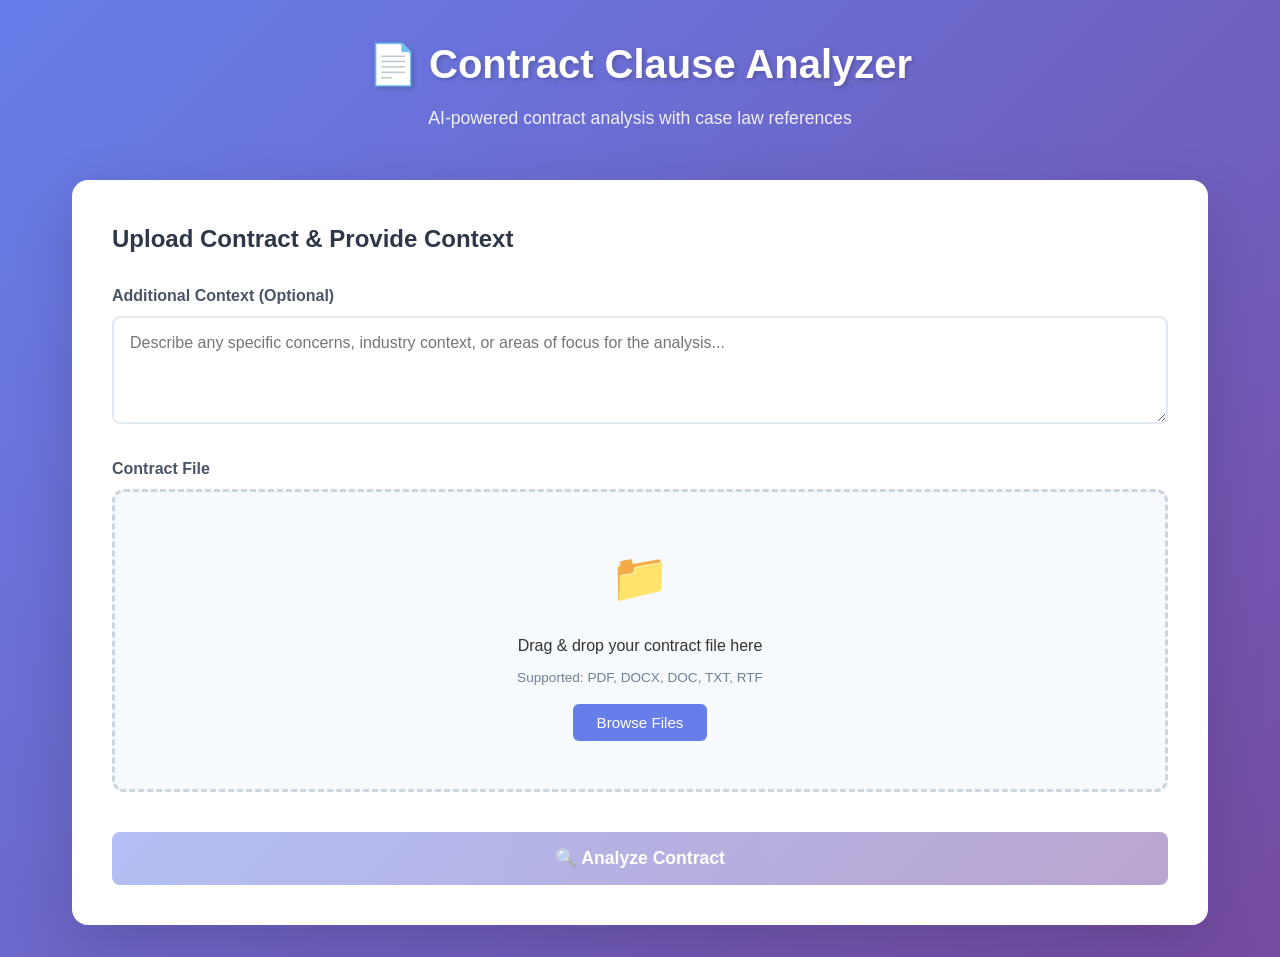
==== production/io-layer/index.html @ 2eac9806 "ci: Shift prev logic layer into ai layer" ====
<!DOCTYPE html>
<html lang="en">
<head>
    <meta charset="UTF-8">
    <meta name="viewport" content="width=device-width, initial-scale=1.0">
    <title>Contract Clause Analyzer</title>
    <link rel="stylesheet" href="styles.css">
</head>
<body>
    <div class="container">
        <header>
            <h1>📄 Contract Clause Analyzer</h1>
            <p class="subtitle">AI-powered contract analysis with case law references</p>
        </header>

        <main>
            <!-- Input Section -->
            <section class="input-section">
                <h2>Upload Contract & Provide Context</h2>
                
                <div class="form-group">
                    <label for="context-text">Additional Context (Optional)</label>
                    <textarea 
                        id="context-text" 
                        placeholder="Describe any specific concerns, industry context, or areas of focus for the analysis..."
                        rows="4"
                    ></textarea>
                </div>

                <div class="form-group">
                    <label>Contract File</label>
                    <div class="drop-zone" id="drop-zone">
                        <div class="drop-zone-content">
                            <span class="drop-icon">📁</span>
                            <p>Drag & drop your contract file here</p>
                            <p class="supported-formats">Supported: PDF, DOCX, DOC, TXT, RTF</p>
                            <button type="button" class="browse-btn" onclick="document.getElementById('file-input').click()">
                                Browse Files
                            </button>
                        </div>
                        <input type="file" id="file-input" accept=".pdf,.docx,.doc,.txt,.rtf" hidden>
                    </div>
                    <div id="file-info" class="file-info" style="display: none;">
                        <span class="file-name"></span>
                        <button class="remove-file" onclick="removeFile()">✕</button>
                    </div>
                </div>

                <button id="analyze-btn" class="analyze-btn" disabled>
                    🔍 Analyze Contract
                </button>
            </section>

            <!-- Loading State -->
            <section id="loading-section" class="loading-section" style="display: none;">
                <div class="spinner"></div>
                <h3>Analyzing Contract...</h3>
                <p id="loading-status">Extracting text from document</p>
                <div class="progress-bar">
                    <div class="progress-fill" id="progress-fill"></div>
                </div>
            </section>

            <!-- Output Section -->
            <section id="output-section" class="output-section" style="display: none;">
                <div class="output-header">
                    <h2>Analysis Results</h2>
                    <div class="summary-stats">
                        <span class="stat high-risk">🔴 High Risk: <strong id="high-count">0</strong></span>
                        <span class="stat medium-risk">🟡 Medium Risk: <strong id="medium-count">0</strong></span>
                        <span class="stat low-risk">🟢 Low Risk: <strong id="low-count">0</strong></span>
                    </div>
                </div>

                <div id="clauses-container" class="clauses-container">
                    <!-- Flagged clauses will be injected here -->
                </div>

                <div class="output-actions">
                    <button onclick="exportReport('markdown')" class="export-btn">📥 Export as Markdown</button>
                    <button onclick="exportReport('json')" class="export-btn">📥 Export as JSON</button>
                    <button onclick="resetForm()" class="reset-btn">🔄 New Analysis</button>
                </div>
            </section>

            <!-- Error Section -->
            <section id="error-section" class="error-section" style="display: none;">
                <div class="error-content">
                    <span class="error-icon">⚠️</span>
                    <h3>Analysis Failed</h3>
                    <p id="error-message"></p>
                    <button onclick="resetForm()" class="retry-btn">Try Again</button>
                </div>
            </section>
        </main>
    </div>

    <script src="app.js"></script>
</body>
</html>
---- production/io-layer/styles.css ----
* {
    margin: 0;
    padding: 0;
    box-sizing: border-box;
}

body {
    font-family: -apple-system, BlinkMacSystemFont, 'Segoe UI', Roboto, Oxygen, Ubuntu, Cantarell, sans-serif;
    background: linear-gradient(135deg, #667eea 0%, #764ba2 100%);
    min-height: 100vh;
    color: #333;
    line-height: 1.6;
}

.container {
    max-width: 1200px;
    margin: 0 auto;
    padding: 2rem;
}

header {
    text-align: center;
    margin-bottom: 3rem;
    color: white;
}

header h1 {
    font-size: 2.5rem;
    margin-bottom: 0.5rem;
    text-shadow: 2px 2px 4px rgba(0,0,0,0.2);
}

.subtitle {
    font-size: 1.1rem;
    opacity: 0.9;
}

main {
    background: white;
    border-radius: 16px;
    padding: 2.5rem;
    box-shadow: 0 20px 60px rgba(0,0,0,0.15);
}

h2 {
    color: #2d3748;
    margin-bottom: 1.5rem;
    font-size: 1.5rem;
}

.form-group {
    margin-bottom: 1.5rem;
}

label {
    display: block;
    margin-bottom: 0.5rem;
    font-weight: 600;
    color: #4a5568;
}

textarea {
    width: 100%;
    padding: 1rem;
    border: 2px solid #e2e8f0;
    border-radius: 8px;
    font-size: 1rem;
    font-family: inherit;
    resize: vertical;
    transition: border-color 0.2s;
}

textarea:focus {
    outline: none;
    border-color: #667eea;
}

.drop-zone {
    border: 3px dashed #cbd5e0;
    border-radius: 12px;
    padding: 3rem 2rem;
    text-align: center;
    cursor: pointer;
    transition: all 0.3s ease;
    background: #f7fafc;
}

.drop-zone:hover,
.drop-zone.drag-over {
    border-color: #667eea;
    background: #ebf4ff;
    transform: scale(1.01);
}

.drop-icon {
    font-size: 3rem;
    display: block;
    margin-bottom: 1rem;
}

.supported-formats {
    font-size: 0.85rem;
    color: #718096;
    margin-top: 0.5rem;
}

.browse-btn {
    margin-top: 1rem;
    padding: 0.6rem 1.5rem;
    background: #667eea;
    color: white;
    border: none;
    border-radius: 6px;
    font-size: 0.95rem;
    cursor: pointer;
    transition: background 0.2s;
}

.browse-btn:hover {
    background: #5a67d8;
}

.file-info {
    display: flex;
    align-items: center;
    justify-content: space-between;
    padding: 0.8rem 1rem;
    background: #ebf8ff;
    border: 2px solid #667eea;
    border-radius: 8px;
    margin-top: 0.5rem;
}

.file-name {
    font-weight: 600;
    color: #2d3748;
}

.remove-file {
    background: none;
    border: none;
    color: #e53e3e;
    font-size: 1.2rem;
    cursor: pointer;
    padding: 0.2rem 0.5rem;
    border-radius: 4px;
}

.remove-file:hover {
    background: #fed7d7;
}

.analyze-btn {
    width: 100%;
    padding: 1rem;
    background: linear-gradient(135deg, #667eea 0%, #764ba2 100%);
    color: white;
    border: none;
    border-radius: 8px;
    font-size: 1.1rem;
    font-weight: 600;
    cursor: pointer;
    transition: all 0.3s;
    margin-top: 1rem;
}

.analyze-btn:hover:not(:disabled) {
    transform: translateY(-2px);
    box-shadow: 0 10px 25px rgba(102, 126, 234, 0.4);
}

.analyze-btn:disabled {
    opacity: 0.5;
    cursor: not-allowed;
}

.loading-section {
    text-align: center;
    padding: 3rem;
}

.spinner {
    width: 60px;
    height: 60px;
    border: 4px solid #e2e8f0;
    border-top-color: #667eea;
    border-radius: 50%;
    animation: spin 1s linear infinite;
    margin: 0 auto 1.5rem;
}

@keyframes spin {
    to { transform: rotate(360deg); }
}

.progress-bar {
    width: 100%;
    max-width: 400px;
    height: 8px;
    background: #e2e8f0;
    border-radius: 4px;
    margin: 1.5rem auto 0;
    overflow: hidden;
}

.progress-fill {
    height: 100%;
    background: linear-gradient(90deg, #667eea, #764ba2);
    width: 0%;
    transition: width 0.3s ease;
}

.output-header {
    display: flex;
    justify-content: space-between;
    align-items: center;
    margin-bottom: 2rem;
    flex-wrap: wrap;
    gap: 1rem;
}

.summary-stats {
    display: flex;
    gap: 1.5rem;
    flex-wrap: wrap;
}

.stat {
    padding: 0.5rem 1rem;
    border-radius: 6px;
    font-size: 0.9rem;
}

.stat.high-risk { background: #fed7d7; color: #c53030; }
.stat.medium-risk { background: #fefcbf; color: #b7791f; }
.stat.low-risk { background: #c6f6d5; color: #276749; }

.clauses-container {
    display: grid;
    gap: 1.5rem;
}

.clause-card {
    border: 2px solid #e2e8f0;
    border-radius: 12px;
    padding: 1.5rem;
    transition: all 0.3s;
}

.clause-card:hover {
    box-shadow: 0 8px 25px rgba(0,0,0,0.1);
    transform: translateY(-2px);
}

.clause-card.high { border-left: 5px solid #e53e3e; }
.clause-card.medium { border-left: 5px solid #d69e2e; }
.clause-card.low { border-left: 5px solid #38a169; }

.clause-header {
    display: flex;
    justify-content: space-between;
    align-items: center;
    margin-bottom: 1rem;
}

.clause-type {
    font-size: 1.2rem;
    font-weight: 700;
    color: #2d3748;
}

.risk-badge {
    padding: 0.3rem 0.8rem;
    border-radius: 20px;
    font-size: 0.8rem;
    font-weight: 600;
    text-transform: uppercase;
}

.risk-badge.high { background: #fed7d7; color: #c53030; }
.risk-badge.medium { background: #fefcbf; color: #b7791f; }
.risk-badge.low { background: #c6f6d5; color: #276749; }

.clause-text {
    background: #f7fafc;
    padding: 1rem;
    border-radius: 8px;
    margin: 1rem 0;
    font-style: italic;
    color: #4a5568;
    border-left: 3px solid #cbd5e0;
}

.workaround {
    background: #ebf8ff;
    padding: 1rem;
    border-radius: 8px;
    margin: 1rem 0;
}

.workaround h4 {
    color: #2b6cb0;
    margin-bottom: 0.5rem;
}

.references {
    margin-top: 1rem;
}

.references h4 {
    color: #4a5568;
    margin-bottom: 0.8rem;
}

.reference-item {
    padding: 0.8rem;
    background: #f7fafc;
    border-radius: 6px;
    margin-bottom: 0.5rem;
}

.reference-item a {
    color: #667eea;
    text-decoration: none;
    font-weight: 600;
}

.reference-item a:hover {
    text-decoration: underline;
}

.reference-summary {
    font-size: 0.9rem;
    color: #718096;
    margin-top: 0.3rem;
}

.output-actions {
    display: flex;
    gap: 1rem;
    margin-top: 2rem;
    flex-wrap: wrap;
}

.export-btn,
.reset-btn,
.retry-btn {
    padding: 0.8rem 1.5rem;
    border: none;
    border-radius: 8px;
    font-size: 0.95rem;
    font-weight: 600;
    cursor: pointer;
    transition: all 0.2s;
}

.export-btn {
    background: #667eea;
    color: white;
}

.export-btn:hover {
    background: #5a67d8;
}

.reset-btn,
.retry-btn {
    background: #e2e8f0;
    color: #4a5568;
}

.reset-btn:hover,
.retry-btn:hover {
    background: #cbd5e0;
}

.error-section {
    text-align: center;
    padding: 3rem;
}

.error-content {
    background: #fff5f5;
    border: 2px solid #fc8181;
    border-radius: 12px;
    padding: 2rem;
}

.error-icon {
    font-size: 3rem;
    display: block;
    margin-bottom: 1rem;
}

.error-content h3 {
    color: #c53030;
    margin-bottom: 1rem;
}

@media (max-width: 768px) {
    .container {
        padding: 1rem;
    }
    
    header h1 {
        font-size: 1.8rem;
    }
    
    main {
        padding: 1.5rem;
    }
    
    .output-header {
        flex-direction: column;
        align-items: flex-start;
    }
    
    .summary-stats {
        width: 100%;
        justify-content: space-between;
    }
}
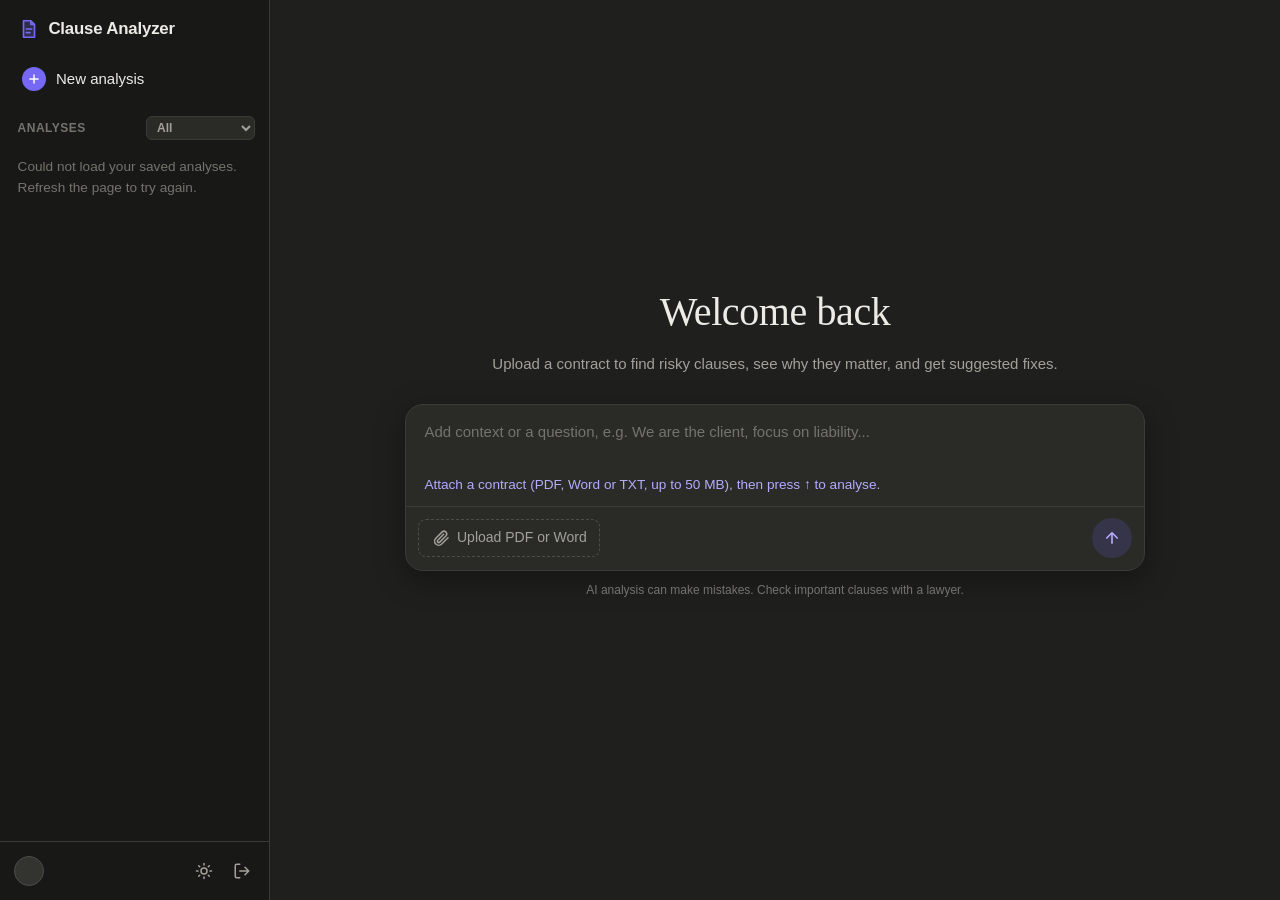
==== commit 1deb6dec: "refactor: Move files into production folder .dockerignore -> production/.dockerignore data-layer/dat" ====
--- a/production/io-layer/index.html
+++ b/production/io-layer/index.html
@@ -1,99 +1,127 @@
 <!DOCTYPE html>
-<html lang="en">
+<html lang="en" data-theme="dark">
 <head>
     <meta charset="UTF-8">
     <meta name="viewport" content="width=device-width, initial-scale=1.0">
-    <title>Contract Clause Analyzer</title>
+    <title>Clause Analyzer</title>
+    <script src="theme.js"></script>
     <link rel="stylesheet" href="styles.css">
 </head>
-<body>
-    <div class="container">
-        <header>
-            <h1>📄 Contract Clause Analyzer</h1>
-            <p class="subtitle">AI-powered contract analysis with case law references</p>
-        </header>
+<body class="auth-pending">
+    <div class="app" id="app">
+        <!-- Sidebar: new analysis, saved analyses, signed-in user -->
+        <aside class="sidebar" id="sidebar" aria-label="Saved analyses">
+            <div class="sidebar-top">
+                <div class="brand">
+                    <svg class="brand-mark" viewBox="0 0 24 24" fill="none" aria-hidden="true">
+                        <path d="M6 3h8l4 4v14H6z" fill="currentColor" opacity="0.25"/>
+                        <path d="M6 3h8l4 4v14H6zM14 3v4h4M9 12h6M9 16h4" stroke="currentColor" stroke-width="1.8" stroke-linejoin="round" stroke-linecap="round"/>
+                    </svg>
+                    <span>Clause Analyzer</span>
+                </div>
+                <button type="button" id="sidebar-close" class="icon-btn sidebar-close" aria-label="Close sidebar">
+                    <svg class="icon" viewBox="0 0 24 24" fill="none" stroke="currentColor" stroke-width="2" stroke-linecap="round" aria-hidden="true"><path d="M6 6l12 12M18 6L6 18"/></svg>
+                </button>
+            </div>
 
-        <main>
-            <!-- Input Section -->
-            <section class="input-section">
-                <h2>Upload Contract & Provide Context</h2>
-                
-                <div class="form-group">
-                    <label for="context-text">Additional Context (Optional)</label>
-                    <textarea 
-                        id="context-text" 
-                        placeholder="Describe any specific concerns, industry context, or areas of focus for the analysis..."
-                        rows="4"
-                    ></textarea>
+            <button type="button" id="new-analysis-btn" class="new-btn">
+                <span class="new-btn-icon">
+                    <svg class="icon" viewBox="0 0 24 24" fill="none" stroke="currentColor" stroke-width="2.5" stroke-linecap="round" aria-hidden="true"><path d="M12 5v14M5 12h14"/></svg>
+                </span>
+                New analysis
+            </button>
+
+            <div class="sidebar-section">
+                <div class="sidebar-heading">
+                    <span>Analyses</span>
+                    <select id="history-filter" class="history-filter" aria-label="Filter saved analyses">
+                        <option value="">All</option>
+                        <option value="risk=high">High Risk</option>
+                        <option value="risk=medium">Medium Risk</option>
+                        <option value="risk=low">Low Risk</option>
+                        <option value="status=failed">Failed</option>
+                    </select>
                 </div>
+                <p id="history-message" class="history-message" hidden></p>
+                <ul id="history-list" class="history-list"></ul>
+            </div>
 
-                <div class="form-group">
-                    <label>Contract File</label>
-                    <div class="drop-zone" id="drop-zone">
-                        <div class="drop-zone-content">
-                            <span class="drop-icon">📁</span>
-                            <p>Drag & drop your contract file here</p>
-                            <p class="supported-formats">Supported: PDF, DOCX, DOC, TXT, RTF</p>
-                            <button type="button" class="browse-btn" onclick="document.getElementById('file-input').click()">
-                                Browse Files
+            <div class="sidebar-footer">
+                <div class="user-chip">
+                    <span id="user-avatar" class="avatar" aria-hidden="true"></span>
+                    <span id="user-name" class="user-name"></span>
+                </div>
+                <button type="button" id="theme-toggle" class="icon-btn" aria-label="Switch light or dark theme" title="Switch theme">
+                    <svg class="icon theme-icon-dark" viewBox="0 0 24 24" fill="none" stroke="currentColor" stroke-width="2" stroke-linecap="round" aria-hidden="true"><circle cx="12" cy="12" r="4"/><path d="M12 2v2M12 20v2M4.9 4.9l1.4 1.4M17.7 17.7l1.4 1.4M2 12h2M20 12h2M4.9 19.1l1.4-1.4M17.7 6.3l1.4-1.4"/></svg>
+                    <svg class="icon theme-icon-light" viewBox="0 0 24 24" fill="none" stroke="currentColor" stroke-width="2" stroke-linecap="round" aria-hidden="true"><path d="M21 12.8A9 9 0 1 1 11.2 3a7 7 0 0 0 9.8 9.8z"/></svg>
+                </button>
+                <button type="button" id="logout-btn" class="icon-btn" aria-label="Sign out" title="Sign out">
+                    <svg class="icon" viewBox="0 0 24 24" fill="none" stroke="currentColor" stroke-width="2" stroke-linecap="round" stroke-linejoin="round" aria-hidden="true"><path d="M9 21H5a2 2 0 0 1-2-2V5a2 2 0 0 1 2-2h4M16 17l5-5-5-5M21 12H9"/></svg>
+                </button>
+            </div>
+        </aside>
+        <div class="sidebar-backdrop" id="sidebar-backdrop"></div>
+
+        <main class="main">
+            <header class="topbar">
+                <button type="button" id="sidebar-open" class="icon-btn" aria-label="Open sidebar">
+                    <svg class="icon" viewBox="0 0 24 24" fill="none" stroke="currentColor" stroke-width="2" stroke-linecap="round" aria-hidden="true"><path d="M4 6h16M4 12h16M4 18h16"/></svg>
+                </button>
+                <span class="brand">Clause Analyzer</span>
+            </header>
+
+            <div class="content" id="content">
+                <!-- Empty state -->
+                <section class="welcome" id="welcome">
+                    <h1 class="greeting" id="greeting-text">Welcome back</h1>
+                    <p class="welcome-sub">Upload a contract to find risky clauses, see why they matter, and get suggested fixes.</p>
+                </section>
+
+                <!-- Current analysis, shown as a conversation -->
+                <div class="thread" id="thread" aria-live="polite"></div>
+
+                <!-- Prompt box -->
+                <div class="composer-wrap">
+                    <form class="composer" id="composer" novalidate>
+                        <label for="context-text" class="visually-hidden">Context or question for the analysis</label>
+                        <textarea id="context-text" rows="2" maxlength="2000"
+                                  placeholder="Add context or a question, e.g. We are the client, focus on liability..."></textarea>
+                        <p class="composer-hint" id="composer-hint">Attach a contract (PDF, Word or TXT, up to 50 MB), then press ↑ to analyse.</p>
+                        <div class="composer-bar">
+                            <button type="button" id="attach-btn" class="attach-btn">
+                                <svg class="icon" viewBox="0 0 24 24" fill="none" stroke="currentColor" stroke-width="2" stroke-linecap="round" stroke-linejoin="round" aria-hidden="true"><path d="M21.4 11.6l-8.5 8.5a5.5 5.5 0 0 1-7.8-7.8l8.5-8.5a3.7 3.7 0 0 1 5.2 5.2l-8.5 8.5a1.8 1.8 0 0 1-2.6-2.6l7.8-7.8"/></svg>
+                                Upload PDF or Word
+                            </button>
+                            <input type="file" id="file-input" accept=".pdf,.docx,.txt" hidden>
+                            <div class="file-chip" id="file-info" hidden>
+                                <svg class="icon" viewBox="0 0 24 24" fill="none" stroke="currentColor" stroke-width="2" stroke-linejoin="round" aria-hidden="true"><path d="M6 3h8l4 4v14H6zM14 3v4h4"/></svg>
+                                <span class="file-name" id="file-name"></span>
+                                <button type="button" id="remove-file" class="icon-btn" aria-label="Remove attached file">
+                                    <svg class="icon" viewBox="0 0 24 24" fill="none" stroke="currentColor" stroke-width="2" stroke-linecap="round" aria-hidden="true"><path d="M6 6l12 12M18 6L6 18"/></svg>
+                                </button>
+                            </div>
+                            <button type="submit" id="analyze-btn" class="send-btn" aria-label="Analyse contract" title="Analyse contract" disabled>
+                                <svg class="icon" viewBox="0 0 24 24" fill="none" stroke="currentColor" stroke-width="2.2" stroke-linecap="round" stroke-linejoin="round" aria-hidden="true"><path d="M12 19V5M5 12l7-7 7 7"/></svg>
                             </button>
                         </div>
-                        <input type="file" id="file-input" accept=".pdf,.docx,.doc,.txt,.rtf" hidden>
-                    </div>
-                    <div id="file-info" class="file-info" style="display: none;">
-                        <span class="file-name"></span>
-                        <button class="remove-file" onclick="removeFile()">✕</button>
-                    </div>
+                    </form>
+                    <p id="file-error" class="field-error" role="alert" hidden></p>
+                    <p class="composer-note">AI analysis can make mistakes. Check important clauses with a lawyer.</p>
                 </div>
-
-                <button id="analyze-btn" class="analyze-btn" disabled>
-                    🔍 Analyze Contract
-                </button>
-            </section>
-
-            <!-- Loading State -->
-            <section id="loading-section" class="loading-section" style="display: none;">
-                <div class="spinner"></div>
-                <h3>Analyzing Contract...</h3>
-                <p id="loading-status">Extracting text from document</p>
-                <div class="progress-bar">
-                    <div class="progress-fill" id="progress-fill"></div>
-                </div>
-            </section>
-
-            <!-- Output Section -->
-            <section id="output-section" class="output-section" style="display: none;">
-                <div class="output-header">
-                    <h2>Analysis Results</h2>
-                    <div class="summary-stats">
-                        <span class="stat high-risk">🔴 High Risk: <strong id="high-count">0</strong></span>
-                        <span class="stat medium-risk">🟡 Medium Risk: <strong id="medium-count">0</strong></span>
-                        <span class="stat low-risk">🟢 Low Risk: <strong id="low-count">0</strong></span>
-                    </div>
-                </div>
-
-                <div id="clauses-container" class="clauses-container">
-                    <!-- Flagged clauses will be injected here -->
-                </div>
-
-                <div class="output-actions">
-                    <button onclick="exportReport('markdown')" class="export-btn">📥 Export as Markdown</button>
-                    <button onclick="exportReport('json')" class="export-btn">📥 Export as JSON</button>
-                    <button onclick="resetForm()" class="reset-btn">🔄 New Analysis</button>
-                </div>
-            </section>
-
-            <!-- Error Section -->
-            <section id="error-section" class="error-section" style="display: none;">
-                <div class="error-content">
-                    <span class="error-icon">⚠️</span>
-                    <h3>Analysis Failed</h3>
-                    <p id="error-message"></p>
-                    <button onclick="resetForm()" class="retry-btn">Try Again</button>
-                </div>
-            </section>
+            </div>
         </main>
     </div>
+
+    <dialog id="delete-dialog" class="modal" aria-labelledby="delete-title" aria-describedby="delete-description">
+        <h2 id="delete-title" class="modal-title">Delete analysis?</h2>
+        <p id="delete-description" class="modal-text">Are you sure you want to delete this analysis?</p>
+        <p id="delete-filename" class="modal-file"></p>
+        <p id="delete-error" class="field-error" role="alert" hidden></p>
+        <div class="modal-actions">
+            <button type="button" id="delete-cancel" class="btn-secondary">Cancel</button>
+            <button type="button" id="delete-confirm" class="btn-danger">Delete</button>
+        </div>
+    </dialog>
 
     <script src="app.js"></script>
 </body>
--- a/production/io-layer/styles.css
+++ b/production/io-layer/styles.css
@@ -1,422 +1,1219 @@
-* {
+/* Contract Clause Analyzer - shared styles for the login and main pages.
+   Dark theme by default; [data-theme="light"] on <html> switches the colour tokens. */
+
+:root,
+[data-theme="dark"] {
+    color-scheme: dark;
+    --bg: #1f1f1d;
+    --sidebar: #181817;
+    --surface: #2a2a27;
+    --surface-raised: #33332f;
+    --border: #3b3b37;
+    --border-strong: #4d4d48;
+    --text: #ecebe6;
+    --text-muted: #a3a19a;
+    --text-faint: #75736d;
+    --accent: #7468f5;
+    --accent-hover: #8579ff;
+    --accent-soft: rgba(116, 104, 245, 0.16);
+    --accent-text: #b4abff;
+    --high: #f87171;
+    --high-soft: rgba(248, 113, 113, 0.14);
+    --medium: #fbbf24;
+    --medium-soft: rgba(251, 191, 36, 0.14);
+    --low: #34d399;
+    --low-soft: rgba(52, 211, 153, 0.14);
+    --danger-soft: rgba(248, 113, 113, 0.1);
+    --danger: #b94b47;
+    --danger-hover: #c9554f;
+    --shadow: 0 8px 30px rgba(0, 0, 0, 0.35);
+}
+
+[data-theme="light"] {
+    color-scheme: light;
+    --bg: #ffffff;
+    --sidebar: #f7f7f5;
+    --surface: #ffffff;
+    --surface-raised: #f4f4f1;
+    --border: #e6e5e0;
+    --border-strong: #d4d3cc;
+    --text: #1d1d1b;
+    --text-muted: #6b6a64;
+    --text-faint: #9a9890;
+    --accent: #4f46e5;
+    --accent-hover: #4338ca;
+    --accent-soft: rgba(79, 70, 229, 0.08);
+    --accent-text: #4f46e5;
+    --high: #dc2626;
+    --high-soft: #fee2e2;
+    --medium: #b45309;
+    --medium-soft: #fef3c7;
+    --low: #047857;
+    --low-soft: #d1fae5;
+    --danger-soft: #fef2f2;
+    --danger: #dc2626;
+    --danger-hover: #b91c1c;
+    --shadow: 0 8px 30px rgba(0, 0, 0, 0.08);
+}
+
+*,
+*::before,
+*::after {
     margin: 0;
     padding: 0;
     box-sizing: border-box;
 }
 
+html,
 body {
-    font-family: -apple-system, BlinkMacSystemFont, 'Segoe UI', Roboto, Oxygen, Ubuntu, Cantarell, sans-serif;
-    background: linear-gradient(135deg, #667eea 0%, #764ba2 100%);
-    min-height: 100vh;
-    color: #333;
-    line-height: 1.6;
-}
-
-.container {
-    max-width: 1200px;
-    margin: 0 auto;
-    padding: 2rem;
-}
-
-header {
-    text-align: center;
-    margin-bottom: 3rem;
-    color: white;
-}
-
-header h1 {
-    font-size: 2.5rem;
-    margin-bottom: 0.5rem;
-    text-shadow: 2px 2px 4px rgba(0,0,0,0.2);
-}
-
-.subtitle {
-    font-size: 1.1rem;
-    opacity: 0.9;
-}
-
-main {
-    background: white;
-    border-radius: 16px;
-    padding: 2.5rem;
-    box-shadow: 0 20px 60px rgba(0,0,0,0.15);
-}
-
-h2 {
-    color: #2d3748;
-    margin-bottom: 1.5rem;
-    font-size: 1.5rem;
-}
-
-.form-group {
-    margin-bottom: 1.5rem;
-}
-
-label {
-    display: block;
-    margin-bottom: 0.5rem;
-    font-weight: 600;
-    color: #4a5568;
-}
-
-textarea {
-    width: 100%;
-    padding: 1rem;
-    border: 2px solid #e2e8f0;
-    border-radius: 8px;
-    font-size: 1rem;
-    font-family: inherit;
-    resize: vertical;
-    transition: border-color 0.2s;
-}
-
-textarea:focus {
-    outline: none;
-    border-color: #667eea;
-}
-
-.drop-zone {
-    border: 3px dashed #cbd5e0;
-    border-radius: 12px;
-    padding: 3rem 2rem;
-    text-align: center;
+    height: 100%;
+}
+
+body {
+    font-family: -apple-system, BlinkMacSystemFont, 'Segoe UI', Roboto, 'Helvetica Neue', Arial, sans-serif;
+    font-size: 15px;
+    line-height: 1.55;
+    background: var(--bg);
+    color: var(--text);
+    -webkit-font-smoothing: antialiased;
+}
+
+button,
+input,
+textarea,
+select {
+    font: inherit;
+    color: inherit;
+}
+
+button {
     cursor: pointer;
-    transition: all 0.3s ease;
-    background: #f7fafc;
-}
-
-.drop-zone:hover,
-.drop-zone.drag-over {
-    border-color: #667eea;
-    background: #ebf4ff;
-    transform: scale(1.01);
-}
-
-.drop-icon {
-    font-size: 3rem;
-    display: block;
-    margin-bottom: 1rem;
-}
-
-.supported-formats {
-    font-size: 0.85rem;
-    color: #718096;
-    margin-top: 0.5rem;
-}
-
-.browse-btn {
-    margin-top: 1rem;
-    padding: 0.6rem 1.5rem;
-    background: #667eea;
-    color: white;
-    border: none;
-    border-radius: 6px;
-    font-size: 0.95rem;
-    cursor: pointer;
-    transition: background 0.2s;
-}
-
-.browse-btn:hover {
-    background: #5a67d8;
-}
-
-.file-info {
-    display: flex;
-    align-items: center;
-    justify-content: space-between;
-    padding: 0.8rem 1rem;
-    background: #ebf8ff;
-    border: 2px solid #667eea;
-    border-radius: 8px;
-    margin-top: 0.5rem;
-}
-
-.file-name {
-    font-weight: 600;
-    color: #2d3748;
-}
-
-.remove-file {
-    background: none;
-    border: none;
-    color: #e53e3e;
-    font-size: 1.2rem;
-    cursor: pointer;
-    padding: 0.2rem 0.5rem;
-    border-radius: 4px;
-}
-
-.remove-file:hover {
-    background: #fed7d7;
-}
-
-.analyze-btn {
-    width: 100%;
-    padding: 1rem;
-    background: linear-gradient(135deg, #667eea 0%, #764ba2 100%);
-    color: white;
+}
+
+button:disabled {
+    cursor: not-allowed;
+}
+
+:focus-visible {
+    outline: 2px solid var(--accent);
+    outline-offset: 2px;
+}
+
+[hidden] {
+    display: none !important;
+}
+
+.visually-hidden {
+    position: absolute;
+    width: 1px;
+    height: 1px;
+    overflow: hidden;
+    clip: rect(0 0 0 0);
+    white-space: nowrap;
+}
+
+.icon {
+    width: 18px;
+    height: 18px;
+    flex-shrink: 0;
+}
+
+/* Main page stays hidden until the sign-in check finishes */
+body.auth-pending .app {
+    visibility: hidden;
+}
+
+/* ---------- Shared pieces ---------- */
+
+.brand {
+    display: flex;
+    align-items: center;
+    gap: 0.55rem;
+    font-weight: 700;
+    font-size: 1.05rem;
+    letter-spacing: -0.01em;
+    color: var(--text);
+}
+
+.brand-mark {
+    width: 22px;
+    height: 22px;
+    color: var(--accent);
+}
+
+.icon-btn {
+    display: inline-flex;
+    align-items: center;
+    justify-content: center;
+    width: 34px;
+    height: 34px;
     border: none;
     border-radius: 8px;
-    font-size: 1.1rem;
+    background: transparent;
+    color: var(--text-muted);
+    transition: background 0.15s, color 0.15s;
+}
+
+.icon-btn:hover {
+    background: var(--surface-raised);
+    color: var(--text);
+}
+
+.theme-icon-light {
+    display: none;
+}
+
+[data-theme="light"] .theme-icon-light {
+    display: block;
+}
+
+[data-theme="light"] .theme-icon-dark {
+    display: none;
+}
+
+.field-error {
+    color: var(--high);
+    background: var(--danger-soft);
+    border: 1px solid color-mix(in srgb, var(--high) 40%, transparent);
+    border-radius: 8px;
+    padding: 0.6rem 0.85rem;
+    font-size: 0.875rem;
+}
+
+.btn-primary {
+    width: 100%;
+    padding: 0.75rem 1rem;
+    border: none;
+    border-radius: 8px;
+    background: var(--accent);
+    color: #fff;
     font-weight: 600;
-    cursor: pointer;
-    transition: all 0.3s;
-    margin-top: 1rem;
-}
-
-.analyze-btn:hover:not(:disabled) {
-    transform: translateY(-2px);
-    box-shadow: 0 10px 25px rgba(102, 126, 234, 0.4);
-}
-
-.analyze-btn:disabled {
-    opacity: 0.5;
-    cursor: not-allowed;
-}
-
-.loading-section {
+    transition: background 0.15s;
+}
+
+.btn-primary:hover:not(:disabled) {
+    background: var(--accent-hover);
+}
+
+.btn-primary:disabled {
+    opacity: 0.6;
+}
+
+.btn-ghost {
+    display: inline-flex;
+    align-items: center;
+    gap: 0.4rem;
+    padding: 0.45rem 0.8rem;
+    border: 1px solid var(--border);
+    border-radius: 8px;
+    background: transparent;
+    color: var(--text-muted);
+    font-size: 0.85rem;
+    font-weight: 500;
+    transition: background 0.15s, color 0.15s, border-color 0.15s;
+}
+
+.btn-ghost:hover {
+    background: var(--surface-raised);
+    color: var(--text);
+    border-color: var(--border-strong);
+}
+
+/* ---------- Login / registration page ---------- */
+
+.auth-header {
+    display: flex;
+    align-items: center;
+    justify-content: space-between;
+    padding: 1.25rem 2rem;
+    border-bottom: 1px solid var(--border);
+}
+
+.auth-main {
+    display: flex;
+    justify-content: center;
+    padding: 4.5rem 1.25rem 3rem;
+}
+
+.auth-box {
+    width: 100%;
+    max-width: 400px;
+}
+
+.auth-box h1 {
+    font-size: 2.25rem;
+    line-height: 1.15;
+    letter-spacing: -0.02em;
+}
+
+.auth-subtitle {
+    color: var(--text-muted);
+    margin: 0.5rem 0 2rem;
+}
+
+.form-group {
+    margin-bottom: 1.15rem;
+}
+
+.form-group label {
+    display: block;
+    margin-bottom: 0.4rem;
+    font-size: 0.9rem;
+    font-weight: 500;
+}
+
+.text-input {
+    width: 100%;
+    padding: 0.7rem 0.9rem;
+    border: 1px solid var(--border);
+    border-radius: 8px;
+    background: var(--surface);
+    transition: border-color 0.15s, box-shadow 0.15s;
+}
+
+.text-input::placeholder {
+    color: var(--text-faint);
+}
+
+.text-input:focus {
+    outline: none;
+    border-color: var(--accent);
+    box-shadow: 0 0 0 3px var(--accent-soft);
+}
+
+.text-input[aria-invalid="true"] {
+    border-color: var(--high);
+}
+
+.password-field {
+    position: relative;
+}
+
+.password-field .text-input {
+    padding-right: 2.75rem;
+}
+
+.password-toggle {
+    position: absolute;
+    top: 50%;
+    right: 0.35rem;
+    transform: translateY(-50%);
+}
+
+.password-toggle .eye-closed,
+.password-toggle[aria-pressed="true"] .eye-open {
+    display: none;
+}
+
+.password-toggle[aria-pressed="true"] .eye-closed {
+    display: block;
+}
+
+.field-hint {
+    font-size: 0.8rem;
+    color: var(--text-faint);
+    margin-top: 0.35rem;
+}
+
+#auth-error {
+    margin-bottom: 1rem;
+}
+
+.auth-switch {
+    margin-top: 1.5rem;
     text-align: center;
-    padding: 3rem;
+    color: var(--text-muted);
+    font-size: 0.9rem;
+}
+
+.link-btn {
+    border: none;
+    background: none;
+    color: var(--accent-text);
+    font-weight: 500;
+    text-decoration: none;
+}
+
+.link-btn:hover {
+    text-decoration: underline;
+}
+
+/* ---------- Main app layout ---------- */
+
+.app {
+    display: flex;
+    height: 100vh;
+    height: 100dvh;
+}
+
+.sidebar {
+    display: flex;
+    flex-direction: column;
+    width: 270px;
+    flex-shrink: 0;
+    background: var(--sidebar);
+    border-right: 1px solid var(--border);
+}
+
+.sidebar-top {
+    display: flex;
+    align-items: center;
+    justify-content: space-between;
+    padding: 1rem 0.9rem 0.75rem 1.1rem;
+}
+
+.new-btn {
+    display: flex;
+    align-items: center;
+    gap: 0.6rem;
+    margin: 0.25rem 0.75rem 1rem;
+    padding: 0.55rem 0.65rem;
+    border: none;
+    border-radius: 8px;
+    background: transparent;
+    color: var(--text);
+    font-weight: 500;
+    text-align: left;
+    transition: background 0.15s;
+}
+
+.new-btn:hover {
+    background: var(--surface-raised);
+}
+
+.new-btn-icon {
+    display: inline-flex;
+    align-items: center;
+    justify-content: center;
+    width: 24px;
+    height: 24px;
+    border-radius: 50%;
+    background: var(--accent);
+    color: #fff;
+}
+
+.new-btn-icon .icon {
+    width: 14px;
+    height: 14px;
+}
+
+.sidebar-section {
+    display: flex;
+    flex-direction: column;
+    flex: 1;
+    min-height: 0;
+}
+
+.sidebar-heading {
+    display: flex;
+    align-items: center;
+    justify-content: space-between;
+    gap: 0.5rem;
+    padding: 0 0.9rem 0.5rem 1.1rem;
+    font-size: 0.75rem;
+    font-weight: 600;
+    text-transform: uppercase;
+    letter-spacing: 0.04em;
+    color: var(--text-faint);
+}
+
+.history-filter {
+    max-width: 130px;
+    padding: 0.2rem 0.35rem;
+    border: 1px solid var(--border);
+    border-radius: 6px;
+    background: var(--surface);
+    color: var(--text-muted);
+    font-size: 0.75rem;
+    text-transform: none;
+    letter-spacing: 0;
+}
+
+.history-message {
+    padding: 0.5rem 1.1rem;
+    font-size: 0.85rem;
+    color: var(--text-faint);
+}
+
+.history-list {
+    list-style: none;
+    overflow-y: auto;
+    padding: 0 0.6rem 0.75rem;
+}
+
+.history-item {
+    display: block;
+    width: 100%;
+    padding: 0.5rem 0.6rem;
+    border: none;
+    border-radius: 8px;
+    background: transparent;
+    text-align: left;
+    transition: background 0.15s;
+}
+
+.history-item:hover,
+.history-item.active {
+    background: var(--surface-raised);
+}
+
+/* Each saved analysis: the open button plus a delete ✕ that appears on hover or keyboard focus */
+.history-entry {
+    position: relative;
+}
+
+.history-entry .history-item {
+    padding-right: 2.25rem;
+}
+
+.history-entry:hover .history-item {
+    background: var(--surface-raised);
+}
+
+.history-delete {
+    position: absolute;
+    top: 50%;
+    right: 0.35rem;
+    width: 28px;
+    height: 28px;
+    transform: translateY(-50%);
+    opacity: 0;
+}
+
+.history-delete .icon {
+    width: 15px;
+    height: 15px;
+}
+
+.history-entry:hover .history-delete,
+.history-entry:focus-within .history-delete {
+    opacity: 1;
+}
+
+.history-delete:hover {
+    background: var(--high-soft);
+    color: var(--high);
+}
+
+/* Touch screens have no hover, so keep the ✕ visible */
+@media (hover: none) {
+    .history-delete {
+        opacity: 1;
+    }
+}
+
+.history-title {
+    display: block;
+    overflow: hidden;
+    text-overflow: ellipsis;
+    white-space: nowrap;
+    font-size: 0.9rem;
+    color: var(--text);
+}
+
+.history-meta {
+    display: flex;
+    align-items: center;
+    gap: 0.45rem;
+    margin-top: 0.15rem;
+    font-size: 0.75rem;
+    color: var(--text-faint);
+}
+
+.risk-dots {
+    display: inline-flex;
+    gap: 0.4rem;
+}
+
+.risk-dot::before {
+    content: '';
+    display: inline-block;
+    width: 6px;
+    height: 6px;
+    margin-right: 0.2rem;
+    border-radius: 50%;
+    vertical-align: middle;
+    background: currentColor;
+}
+
+.risk-dot.high { color: var(--high); }
+.risk-dot.medium { color: var(--medium); }
+.risk-dot.low { color: var(--low); }
+
+.status-tag {
+    padding: 0 0.4rem;
+    border-radius: 4px;
+    font-size: 0.7rem;
+    font-weight: 600;
+}
+
+.status-tag.failed {
+    background: var(--high-soft);
+    color: var(--high);
+}
+
+.status-tag.processing {
+    background: var(--medium-soft);
+    color: var(--medium);
+}
+
+.sidebar-footer {
+    display: flex;
+    align-items: center;
+    gap: 0.25rem;
+    padding: 0.75rem 0.6rem 0.75rem 0.9rem;
+    border-top: 1px solid var(--border);
+}
+
+.user-chip {
+    display: flex;
+    align-items: center;
+    gap: 0.6rem;
+    flex: 1;
+    min-width: 0;
+}
+
+.avatar {
+    display: inline-flex;
+    align-items: center;
+    justify-content: center;
+    width: 30px;
+    height: 30px;
+    flex-shrink: 0;
+    border-radius: 50%;
+    background: var(--surface-raised);
+    border: 1px solid var(--border-strong);
+    font-size: 0.85rem;
+    font-weight: 600;
+    text-transform: uppercase;
+}
+
+.user-name {
+    overflow: hidden;
+    text-overflow: ellipsis;
+    white-space: nowrap;
+    font-size: 0.9rem;
+    font-weight: 500;
+}
+
+.sidebar-backdrop {
+    display: none;
+}
+
+/* ---------- Main column ---------- */
+
+.main {
+    position: relative;
+    display: flex;
+    flex-direction: column;
+    flex: 1;
+    min-width: 0;
+}
+
+.topbar {
+    display: none;
+    align-items: center;
+    gap: 0.5rem;
+    padding: 0.6rem 0.75rem;
+    border-bottom: 1px solid var(--border);
+}
+
+.content {
+    display: flex;
+    flex-direction: column;
+    flex: 1;
+    min-height: 0;
+    overflow-y: auto;
+}
+
+.welcome {
+    margin: auto 0 1.75rem;
+    padding: 0 1.25rem;
+    text-align: center;
+}
+
+.greeting {
+    font-family: Georgia, 'Times New Roman', serif;
+    font-weight: 400;
+    font-size: clamp(1.8rem, 4vw, 2.5rem);
+    letter-spacing: -0.01em;
+}
+
+.welcome-sub {
+    margin-top: 0.6rem;
+    color: var(--text-muted);
+}
+
+.thread {
+    width: 100%;
+    max-width: 780px;
+    margin: 0 auto;
+    padding: 2rem 1.25rem 1rem;
+}
+
+/* ---------- Composer (prompt box) ---------- */
+
+.composer-wrap {
+    width: 100%;
+    max-width: 780px;
+    margin: 0 auto;
+    padding: 0 1.25rem 1.25rem;
+}
+
+.app.has-thread .welcome {
+    display: none;
+}
+
+/* Empty state: greeting + composer centred together. With a thread: composer pinned to the bottom. */
+.app:not(.has-thread) .composer-wrap {
+    margin-bottom: auto;
+}
+
+.app.has-thread .composer-wrap {
+    position: sticky;
+    bottom: 0;
+    margin-top: auto;
+    padding-top: 1.25rem;
+    background: linear-gradient(to bottom, transparent, var(--bg) 1.25rem);
+}
+
+/* Keep the empty state compact, and the docked composer short */
+.app:not(.has-thread) .thread,
+.app.has-thread .composer-hint {
+    display: none;
+}
+
+.app.has-thread .composer textarea {
+    min-height: 52px;
+    padding-bottom: 0.75rem;
+}
+
+.composer {
+    border: 1px solid var(--border);
+    border-radius: 18px;
+    background: var(--surface);
+    box-shadow: var(--shadow);
+    transition: border-color 0.15s, box-shadow 0.15s;
+}
+
+.composer:focus-within,
+.composer.drag-over {
+    border-color: var(--border-strong);
+}
+
+.composer.drag-over {
+    box-shadow: 0 0 0 3px var(--accent-soft), var(--shadow);
+}
+
+.composer textarea {
+    display: block;
+    width: 100%;
+    min-height: 64px;
+    max-height: 220px;
+    padding: 1rem 1.15rem 0.5rem;
+    border: none;
+    background: transparent;
+    resize: none;
+    line-height: 1.5;
+}
+
+.composer textarea:focus {
+    outline: none;
+}
+
+.composer textarea::placeholder {
+    color: var(--text-faint);
+}
+
+.composer-hint {
+    padding: 0 1.15rem 0.7rem;
+    font-size: 0.85rem;
+    color: var(--accent-text);
+}
+
+.composer-bar {
+    display: flex;
+    align-items: center;
+    gap: 0.6rem;
+    padding: 0.7rem 0.75rem 0.75rem;
+    border-top: 1px solid var(--border);
+}
+
+.attach-btn {
+    display: inline-flex;
+    align-items: center;
+    gap: 0.45rem;
+    padding: 0.45rem 0.8rem;
+    border: 1px dashed var(--border-strong);
+    border-radius: 8px;
+    background: transparent;
+    color: var(--text-muted);
+    font-size: 0.875rem;
+    transition: background 0.15s, color 0.15s;
+}
+
+.attach-btn:hover {
+    background: var(--surface-raised);
+    color: var(--text);
+}
+
+.file-chip {
+    display: inline-flex;
+    align-items: center;
+    gap: 0.45rem;
+    min-width: 0;
+    max-width: 60%;
+    padding: 0.35rem 0.4rem 0.35rem 0.65rem;
+    border: 1px solid var(--border);
+    border-radius: 8px;
+    background: var(--surface-raised);
+    font-size: 0.85rem;
+}
+
+.file-chip .file-name {
+    overflow: hidden;
+    text-overflow: ellipsis;
+    white-space: nowrap;
+}
+
+.file-chip .icon-btn {
+    width: 24px;
+    height: 24px;
+}
+
+.send-btn {
+    display: inline-flex;
+    align-items: center;
+    justify-content: center;
+    width: 40px;
+    height: 40px;
+    margin-left: auto;
+    flex-shrink: 0;
+    border: none;
+    border-radius: 50%;
+    background: var(--accent);
+    color: #fff;
+    transition: background 0.15s, opacity 0.15s;
+}
+
+.send-btn:hover:not(:disabled) {
+    background: var(--accent-hover);
+}
+
+.send-btn:disabled {
+    background: var(--accent-soft);
+    color: var(--accent-text);
+}
+
+#file-error {
+    margin: 0.6rem 0 0;
+}
+
+.composer-note {
+    margin-top: 0.6rem;
+    text-align: center;
+    font-size: 0.75rem;
+    color: var(--text-faint);
+}
+
+/* ---------- Thread messages ---------- */
+
+.message-user {
+    display: flex;
+    justify-content: flex-end;
+    margin-bottom: 1.75rem;
+}
+
+.user-bubble {
+    max-width: 85%;
+    padding: 0.75rem 1rem;
+    border-radius: 16px;
+    background: var(--surface-raised);
+    white-space: pre-wrap;
+    overflow-wrap: anywhere;
+}
+
+.message-assistant {
+    margin-bottom: 2rem;
+}
+
+.assistant-label {
+    display: flex;
+    align-items: center;
+    gap: 0.5rem;
+    margin-bottom: 0.75rem;
+    font-weight: 600;
+    font-size: 0.9rem;
+}
+
+.assistant-label .brand-mark {
+    width: 20px;
+    height: 20px;
+}
+
+/* Loading */
+.thinking {
+    display: flex;
+    align-items: center;
+    gap: 0.75rem;
+    color: var(--text-muted);
 }
 
 .spinner {
-    width: 60px;
-    height: 60px;
-    border: 4px solid #e2e8f0;
-    border-top-color: #667eea;
+    width: 18px;
+    height: 18px;
+    border: 2px solid var(--border-strong);
+    border-top-color: var(--accent);
     border-radius: 50%;
-    animation: spin 1s linear infinite;
-    margin: 0 auto 1.5rem;
+    animation: spin 0.8s linear infinite;
 }
 
 @keyframes spin {
     to { transform: rotate(360deg); }
 }
 
-.progress-bar {
-    width: 100%;
-    max-width: 400px;
-    height: 8px;
-    background: #e2e8f0;
-    border-radius: 4px;
-    margin: 1.5rem auto 0;
-    overflow: hidden;
-}
-
-.progress-fill {
-    height: 100%;
-    background: linear-gradient(90deg, #667eea, #764ba2);
-    width: 0%;
-    transition: width 0.3s ease;
-}
-
-.output-header {
-    display: flex;
-    justify-content: space-between;
-    align-items: center;
-    margin-bottom: 2rem;
+.thinking-note {
+    margin-top: 0.4rem;
+    font-size: 0.8rem;
+    color: var(--text-faint);
+}
+
+/* Result summary */
+.result-meta {
+    font-size: 0.85rem;
+    color: var(--text-muted);
+    overflow-wrap: anywhere;
+}
+
+.saved-tag {
+    display: inline-block;
+    margin-left: 0.5rem;
+    padding: 0.05rem 0.5rem;
+    border-radius: 6px;
+    background: var(--accent-soft);
+    color: var(--accent-text);
+    font-size: 0.75rem;
+    font-weight: 600;
+}
+
+.summary {
+    display: flex;
     flex-wrap: wrap;
-    gap: 1rem;
-}
-
-.summary-stats {
-    display: flex;
-    gap: 1.5rem;
-    flex-wrap: wrap;
-}
-
-.stat {
-    padding: 0.5rem 1rem;
-    border-radius: 6px;
-    font-size: 0.9rem;
-}
-
-.stat.high-risk { background: #fed7d7; color: #c53030; }
-.stat.medium-risk { background: #fefcbf; color: #b7791f; }
-.stat.low-risk { background: #c6f6d5; color: #276749; }
-
-.clauses-container {
-    display: grid;
-    gap: 1.5rem;
-}
-
-.clause-card {
-    border: 2px solid #e2e8f0;
-    border-radius: 12px;
-    padding: 1.5rem;
-    transition: all 0.3s;
-}
-
-.clause-card:hover {
-    box-shadow: 0 8px 25px rgba(0,0,0,0.1);
-    transform: translateY(-2px);
-}
-
-.clause-card.high { border-left: 5px solid #e53e3e; }
-.clause-card.medium { border-left: 5px solid #d69e2e; }
-.clause-card.low { border-left: 5px solid #38a169; }
-
-.clause-header {
-    display: flex;
-    justify-content: space-between;
-    align-items: center;
-    margin-bottom: 1rem;
-}
-
-.clause-type {
-    font-size: 1.2rem;
-    font-weight: 700;
-    color: #2d3748;
-}
-
-.risk-badge {
-    padding: 0.3rem 0.8rem;
-    border-radius: 20px;
+    align-items: center;
+    gap: 0.5rem;
+    margin: 0.75rem 0 1.25rem;
+}
+
+.summary-text {
+    margin-right: 0.25rem;
+}
+
+.pill {
+    padding: 0.15rem 0.6rem;
+    border-radius: 999px;
     font-size: 0.8rem;
     font-weight: 600;
+}
+
+.pill.high { background: var(--high-soft); color: var(--high); }
+.pill.medium { background: var(--medium-soft); color: var(--medium); }
+.pill.low { background: var(--low-soft); color: var(--low); }
+.pill.unrated { background: var(--surface-raised); color: var(--text-muted); }
+
+.notice {
+    margin-bottom: 1.25rem;
+    padding: 0.75rem 1rem;
+    border-radius: 10px;
+    border: 1px solid var(--border);
+    background: var(--surface);
+    font-size: 0.9rem;
+}
+
+.notice.warning {
+    border-color: color-mix(in srgb, var(--medium) 45%, transparent);
+    background: var(--medium-soft);
+}
+
+.notice-hint {
+    display: block;
+    margin-top: 0.25rem;
+    font-size: 0.85rem;
+    color: var(--text-muted);
+}
+
+/* Clause cards */
+.clause-list {
+    display: grid;
+    gap: 0.9rem;
+}
+
+.clause-card {
+    padding: 1rem 1.15rem;
+    border: 1px solid var(--border);
+    border-left: 3px solid var(--border-strong);
+    border-radius: 12px;
+    background: var(--surface);
+}
+
+.clause-card.high { border-left-color: var(--high); }
+.clause-card.medium { border-left-color: var(--medium); }
+.clause-card.low { border-left-color: var(--low); }
+
+.clause-header {
+    display: flex;
+    align-items: flex-start;
+    justify-content: space-between;
+    gap: 0.75rem;
+}
+
+.clause-type {
+    font-weight: 600;
+}
+
+.clause-header .pill {
+    flex-shrink: 0;
+    text-transform: capitalize;
+}
+
+.clause-location {
+    display: block;
+    margin-top: 0.1rem;
+    font-size: 0.8rem;
+    color: var(--text-faint);
+}
+
+.clause-text {
+    margin: 0.75rem 0;
+    padding-left: 0.85rem;
+    border-left: 2px solid var(--border-strong);
+    color: var(--text-muted);
+    font-style: italic;
+    font-size: 0.9rem;
+    overflow-wrap: anywhere;
+}
+
+.clause-section + .clause-section {
+    margin-top: 0.7rem;
+}
+
+.clause-section h4 {
+    margin-bottom: 0.2rem;
+    font-size: 0.75rem;
+    font-weight: 600;
     text-transform: uppercase;
-}
-
-.risk-badge.high { background: #fed7d7; color: #c53030; }
-.risk-badge.medium { background: #fefcbf; color: #b7791f; }
-.risk-badge.low { background: #c6f6d5; color: #276749; }
-
-.clause-text {
-    background: #f7fafc;
-    padding: 1rem;
+    letter-spacing: 0.04em;
+    color: var(--text-faint);
+}
+
+.clause-section p {
+    font-size: 0.925rem;
+    overflow-wrap: anywhere;
+}
+
+.references {
+    margin-top: 0.85rem;
+    font-size: 0.875rem;
+}
+
+.references summary {
+    color: var(--accent-text);
+    cursor: pointer;
+}
+
+.reference-item {
+    margin-top: 0.6rem;
+    padding: 0.6rem 0.75rem;
     border-radius: 8px;
-    margin: 1rem 0;
-    font-style: italic;
-    color: #4a5568;
-    border-left: 3px solid #cbd5e0;
-}
-
-.workaround {
-    background: #ebf8ff;
-    padding: 1rem;
-    border-radius: 8px;
-    margin: 1rem 0;
-}
-
-.workaround h4 {
-    color: #2b6cb0;
-    margin-bottom: 0.5rem;
-}
-
-.references {
-    margin-top: 1rem;
-}
-
-.references h4 {
-    color: #4a5568;
-    margin-bottom: 0.8rem;
-}
-
-.reference-item {
-    padding: 0.8rem;
-    background: #f7fafc;
-    border-radius: 6px;
-    margin-bottom: 0.5rem;
+    background: var(--surface-raised);
 }
 
 .reference-item a {
-    color: #667eea;
+    color: var(--accent-text);
+    font-weight: 500;
     text-decoration: none;
-    font-weight: 600;
+    overflow-wrap: anywhere;
 }
 
 .reference-item a:hover {
     text-decoration: underline;
 }
 
+.reference-title {
+    font-weight: 500;
+}
+
+.reference-domain {
+    display: block;
+    font-size: 0.75rem;
+    color: var(--text-faint);
+}
+
 .reference-summary {
-    font-size: 0.9rem;
-    color: #718096;
+    margin-top: 0.25rem;
+    color: var(--text-muted);
+}
+
+.result-actions {
+    display: flex;
+    flex-wrap: wrap;
+    gap: 0.5rem;
+    margin-top: 1.25rem;
+}
+
+/* Error reply */
+.error-card {
+    padding: 1rem 1.15rem;
+    border: 1px solid color-mix(in srgb, var(--high) 40%, transparent);
+    border-radius: 12px;
+    background: var(--danger-soft);
+}
+
+.error-card h3 {
+    margin-bottom: 0.3rem;
+    font-size: 1rem;
+    color: var(--high);
+}
+
+.error-hint {
     margin-top: 0.3rem;
-}
-
-.output-actions {
-    display: flex;
-    gap: 1rem;
-    margin-top: 2rem;
-    flex-wrap: wrap;
-}
-
-.export-btn,
-.reset-btn,
-.retry-btn {
-    padding: 0.8rem 1.5rem;
+    font-size: 0.875rem;
+    color: var(--text-muted);
+}
+
+.error-card .result-actions {
+    margin-top: 0.9rem;
+}
+
+/* ---------- Confirmation dialog ---------- */
+
+.modal {
+    width: min(440px, calc(100% - 2rem));
+    margin: auto;
+    padding: 1.4rem 1.5rem 1.25rem;
+    border: 1px solid var(--border);
+    border-radius: 14px;
+    background: var(--surface);
+    color: var(--text);
+    box-shadow: var(--shadow);
+}
+
+.modal::backdrop {
+    background: rgba(0, 0, 0, 0.55);
+}
+
+.modal-title {
+    font-size: 1.15rem;
+    font-weight: 600;
+}
+
+.modal-text {
+    margin-top: 0.35rem;
+    color: var(--text-muted);
+}
+
+.modal-file {
+    margin-top: 0.5rem;
+    font-size: 0.875rem;
+    font-weight: 500;
+    overflow-wrap: anywhere;
+}
+
+.modal .field-error {
+    margin-top: 0.85rem;
+}
+
+.modal-actions {
+    display: flex;
+    justify-content: flex-end;
+    gap: 0.6rem;
+    margin-top: 1.4rem;
+}
+
+.btn-secondary,
+.btn-danger {
+    padding: 0.55rem 1.1rem;
     border: none;
-    border-radius: 8px;
-    font-size: 0.95rem;
+    border-radius: 9px;
     font-weight: 600;
-    cursor: pointer;
-    transition: all 0.2s;
-}
-
-.export-btn {
-    background: #667eea;
-    color: white;
-}
-
-.export-btn:hover {
-    background: #5a67d8;
-}
-
-.reset-btn,
-.retry-btn {
-    background: #e2e8f0;
-    color: #4a5568;
-}
-
-.reset-btn:hover,
-.retry-btn:hover {
-    background: #cbd5e0;
-}
-
-.error-section {
-    text-align: center;
-    padding: 3rem;
-}
-
-.error-content {
-    background: #fff5f5;
-    border: 2px solid #fc8181;
-    border-radius: 12px;
-    padding: 2rem;
-}
-
-.error-icon {
-    font-size: 3rem;
-    display: block;
-    margin-bottom: 1rem;
-}
-
-.error-content h3 {
-    color: #c53030;
-    margin-bottom: 1rem;
-}
-
-@media (max-width: 768px) {
-    .container {
-        padding: 1rem;
+    transition: background 0.15s, opacity 0.15s;
+}
+
+.btn-secondary {
+    background: var(--surface-raised);
+    color: var(--text);
+}
+
+.btn-secondary:hover:not(:disabled) {
+    background: var(--border);
+}
+
+.btn-danger {
+    background: var(--danger);
+    color: #fff;
+}
+
+.btn-danger:hover:not(:disabled) {
+    background: var(--danger-hover);
+}
+
+.btn-danger:focus-visible {
+    outline: 2px solid var(--danger);
+    outline-offset: 3px;
+}
+
+.btn-secondary:disabled,
+.btn-danger:disabled {
+    opacity: 0.6;
+}
+
+/* ---------- Narrow screens: sidebar slides in ---------- */
+
+@media (max-width: 860px) {
+    .sidebar {
+        position: fixed;
+        inset: 0 auto 0 0;
+        z-index: 20;
+        transform: translateX(-100%);
+        transition: transform 0.2s ease;
     }
-    
-    header h1 {
-        font-size: 1.8rem;
+
+    .app.sidebar-open .sidebar {
+        transform: none;
+        box-shadow: var(--shadow);
     }
-    
-    main {
-        padding: 1.5rem;
+
+    .app.sidebar-open .sidebar-backdrop {
+        display: block;
+        position: fixed;
+        inset: 0;
+        z-index: 10;
+        background: rgba(0, 0, 0, 0.45);
     }
-    
-    .output-header {
-        flex-direction: column;
-        align-items: flex-start;
+
+    .topbar {
+        display: flex;
     }
-    
-    .summary-stats {
-        width: 100%;
-        justify-content: space-between;
+
+    .auth-header {
+        padding: 1rem 1.25rem;
     }
-}
+
+    .auth-main {
+        padding-top: 2.5rem;
+    }
+}
+
+@media (min-width: 861px) {
+    .sidebar-close {
+        display: none;
+    }
+}
+
+@media (prefers-reduced-motion: reduce) {
+    *,
+    *::before,
+    *::after {
+        animation-duration: 0.01ms !important;
+        transition-duration: 0.01ms !important;
+    }
+}
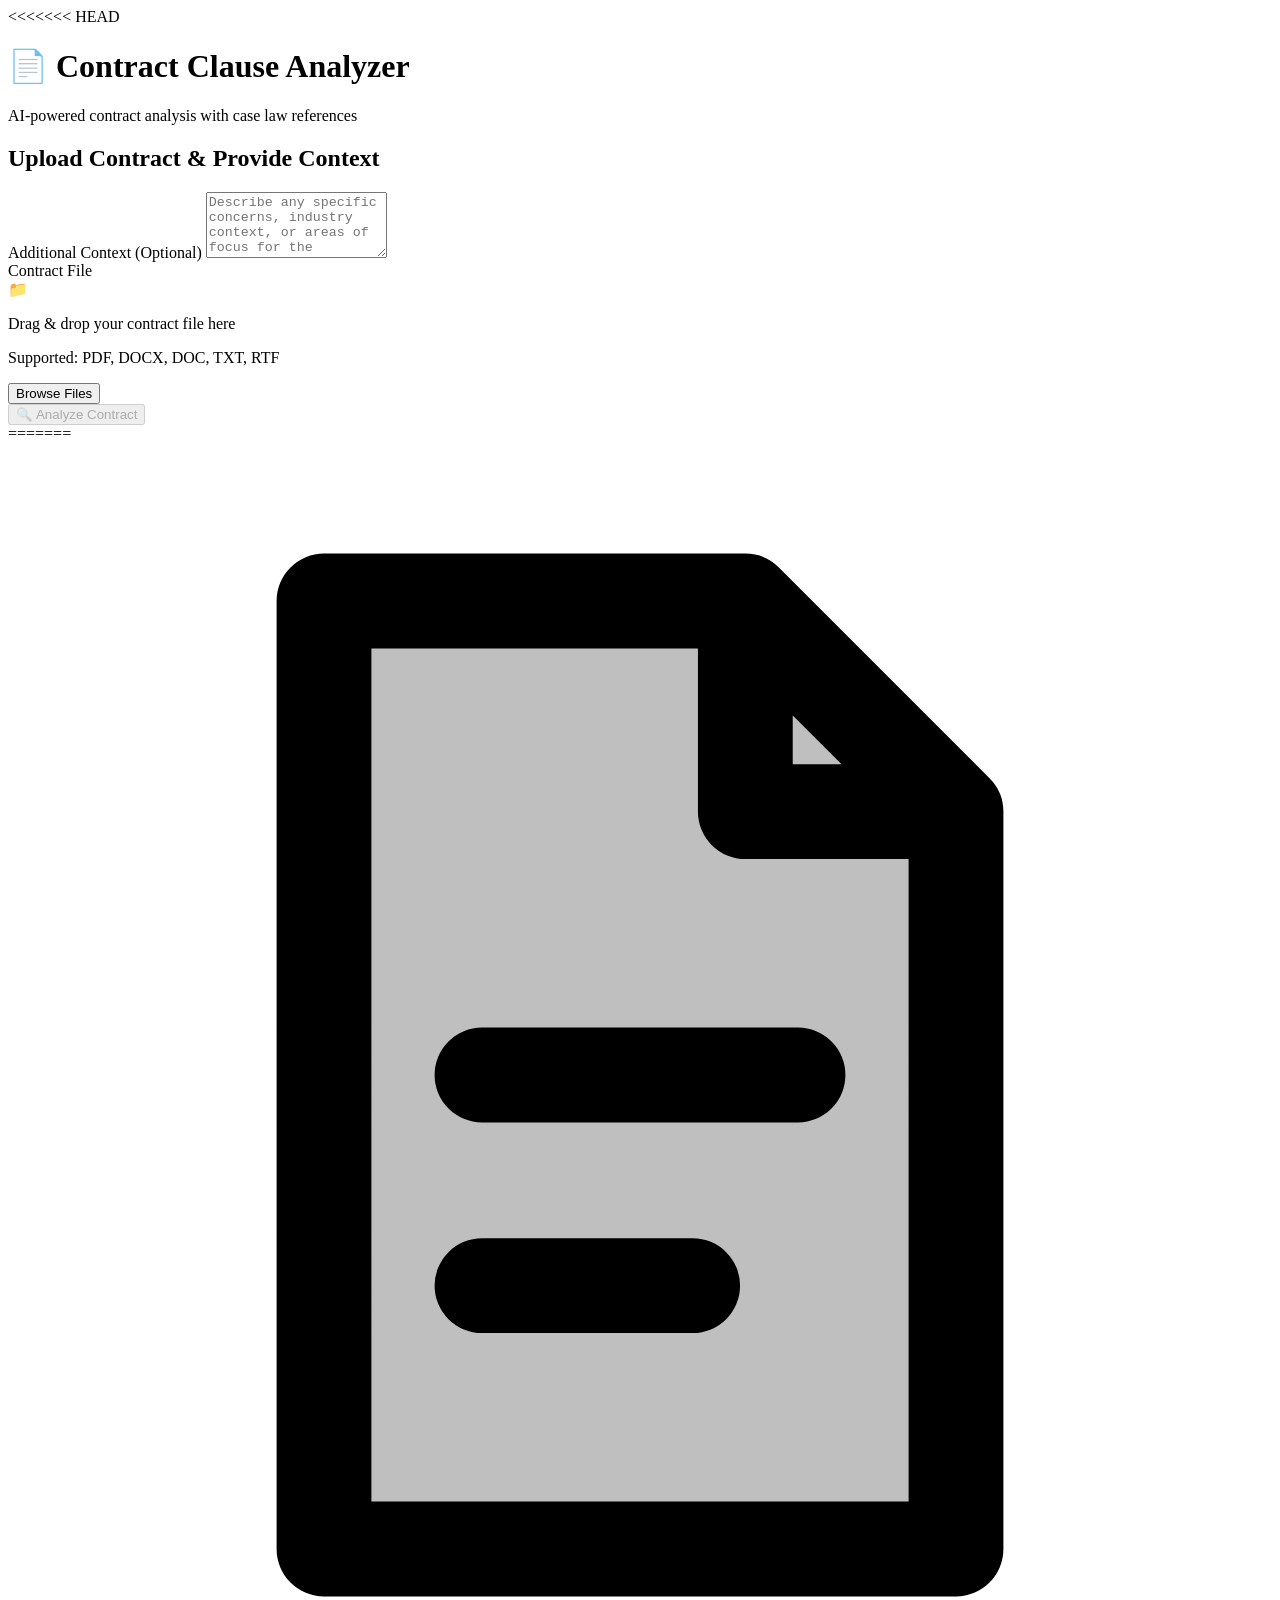
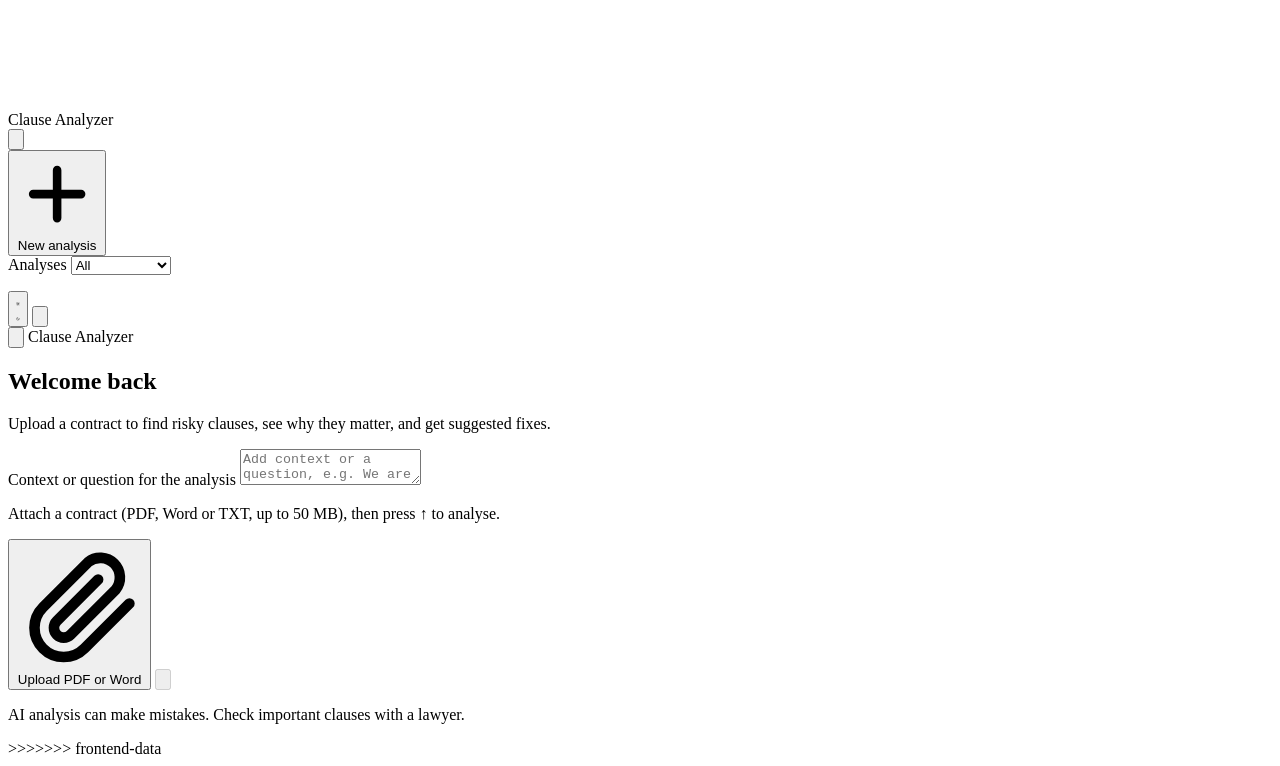
==== commit c18c6e4f: "Merge branch 'frontend-data'" ====
--- a/production/io-layer/index.html
+++ b/production/io-layer/index.html
@@ -1,4 +1,102 @@
 <!DOCTYPE html>
+<<<<<<< HEAD
+<html lang="en">
+<head>
+    <meta charset="UTF-8">
+    <meta name="viewport" content="width=device-width, initial-scale=1.0">
+    <title>Contract Clause Analyzer</title>
+    <link rel="stylesheet" href="styles.css">
+</head>
+<body>
+    <div class="container">
+        <header>
+            <h1>📄 Contract Clause Analyzer</h1>
+            <p class="subtitle">AI-powered contract analysis with case law references</p>
+        </header>
+
+        <main>
+            <!-- Input Section -->
+            <section class="input-section">
+                <h2>Upload Contract & Provide Context</h2>
+                
+                <div class="form-group">
+                    <label for="context-text">Additional Context (Optional)</label>
+                    <textarea 
+                        id="context-text" 
+                        placeholder="Describe any specific concerns, industry context, or areas of focus for the analysis..."
+                        rows="4"
+                    ></textarea>
+                </div>
+
+                <div class="form-group">
+                    <label>Contract File</label>
+                    <div class="drop-zone" id="drop-zone">
+                        <div class="drop-zone-content">
+                            <span class="drop-icon">📁</span>
+                            <p>Drag & drop your contract file here</p>
+                            <p class="supported-formats">Supported: PDF, DOCX, DOC, TXT, RTF</p>
+                            <button type="button" class="browse-btn" onclick="document.getElementById('file-input').click()">
+                                Browse Files
+                            </button>
+                        </div>
+                        <input type="file" id="file-input" accept=".pdf,.docx,.doc,.txt,.rtf" hidden>
+                    </div>
+                    <div id="file-info" class="file-info" style="display: none;">
+                        <span class="file-name"></span>
+                        <button class="remove-file" onclick="removeFile()">✕</button>
+                    </div>
+                </div>
+
+                <button id="analyze-btn" class="analyze-btn" disabled>
+                    🔍 Analyze Contract
+                </button>
+            </section>
+
+            <!-- Loading State -->
+            <section id="loading-section" class="loading-section" style="display: none;">
+                <div class="spinner"></div>
+                <h3>Analyzing Contract...</h3>
+                <p id="loading-status">Extracting text from document</p>
+                <div class="progress-bar">
+                    <div class="progress-fill" id="progress-fill"></div>
+                </div>
+            </section>
+
+            <!-- Output Section -->
+            <section id="output-section" class="output-section" style="display: none;">
+                <div class="output-header">
+                    <h2>Analysis Results</h2>
+                    <div class="summary-stats">
+                        <span class="stat high-risk">🔴 High Risk: <strong id="high-count">0</strong></span>
+                        <span class="stat medium-risk">🟡 Medium Risk: <strong id="medium-count">0</strong></span>
+                        <span class="stat low-risk">🟢 Low Risk: <strong id="low-count">0</strong></span>
+                    </div>
+                </div>
+
+                <div id="clauses-container" class="clauses-container">
+                    <!-- Flagged clauses will be injected here -->
+                </div>
+
+                <div class="output-actions">
+                    <button onclick="exportReport('markdown')" class="export-btn">📥 Export as Markdown</button>
+                    <button onclick="exportReport('json')" class="export-btn">📥 Export as JSON</button>
+                    <button onclick="resetForm()" class="reset-btn">🔄 New Analysis</button>
+                </div>
+            </section>
+
+            <!-- Error Section -->
+            <section id="error-section" class="error-section" style="display: none;">
+                <div class="error-content">
+                    <span class="error-icon">⚠️</span>
+                    <h3>Analysis Failed</h3>
+                    <p id="error-message"></p>
+                    <button onclick="resetForm()" class="retry-btn">Try Again</button>
+                </div>
+            </section>
+        </main>
+    </div>
+
+=======
 <html lang="en" data-theme="dark">
 <head>
     <meta charset="UTF-8">
@@ -123,6 +221,7 @@
         </div>
     </dialog>
 
+>>>>>>> frontend-data
     <script src="app.js"></script>
 </body>
 </html>
--- a/production/io-layer/styles.css
+++ b/production/io-layer/styles.css
@@ -1,3 +1,6 @@
+<<<<<<< HEAD
+* {
+=======
 /* Contract Clause Analyzer - shared styles for the login and main pages.
    Dark theme by default; [data-theme="light"] on <html> switches the colour tokens. */
 
@@ -59,11 +62,197 @@
 *,
 *::before,
 *::after {
+>>>>>>> frontend-data
     margin: 0;
     padding: 0;
     box-sizing: border-box;
 }
 
+<<<<<<< HEAD
+body {
+    font-family: -apple-system, BlinkMacSystemFont, 'Segoe UI', Roboto, Oxygen, Ubuntu, Cantarell, sans-serif;
+    background: linear-gradient(135deg, #667eea 0%, #764ba2 100%);
+    min-height: 100vh;
+    color: #333;
+    line-height: 1.6;
+}
+
+.container {
+    max-width: 1200px;
+    margin: 0 auto;
+    padding: 2rem;
+}
+
+header {
+    text-align: center;
+    margin-bottom: 3rem;
+    color: white;
+}
+
+header h1 {
+    font-size: 2.5rem;
+    margin-bottom: 0.5rem;
+    text-shadow: 2px 2px 4px rgba(0,0,0,0.2);
+}
+
+.subtitle {
+    font-size: 1.1rem;
+    opacity: 0.9;
+}
+
+main {
+    background: white;
+    border-radius: 16px;
+    padding: 2.5rem;
+    box-shadow: 0 20px 60px rgba(0,0,0,0.15);
+}
+
+h2 {
+    color: #2d3748;
+    margin-bottom: 1.5rem;
+    font-size: 1.5rem;
+}
+
+.form-group {
+    margin-bottom: 1.5rem;
+}
+
+label {
+    display: block;
+    margin-bottom: 0.5rem;
+    font-weight: 600;
+    color: #4a5568;
+}
+
+textarea {
+    width: 100%;
+    padding: 1rem;
+    border: 2px solid #e2e8f0;
+    border-radius: 8px;
+    font-size: 1rem;
+    font-family: inherit;
+    resize: vertical;
+    transition: border-color 0.2s;
+}
+
+textarea:focus {
+    outline: none;
+    border-color: #667eea;
+}
+
+.drop-zone {
+    border: 3px dashed #cbd5e0;
+    border-radius: 12px;
+    padding: 3rem 2rem;
+    text-align: center;
+    cursor: pointer;
+    transition: all 0.3s ease;
+    background: #f7fafc;
+}
+
+.drop-zone:hover,
+.drop-zone.drag-over {
+    border-color: #667eea;
+    background: #ebf4ff;
+    transform: scale(1.01);
+}
+
+.drop-icon {
+    font-size: 3rem;
+    display: block;
+    margin-bottom: 1rem;
+}
+
+.supported-formats {
+    font-size: 0.85rem;
+    color: #718096;
+    margin-top: 0.5rem;
+}
+
+.browse-btn {
+    margin-top: 1rem;
+    padding: 0.6rem 1.5rem;
+    background: #667eea;
+    color: white;
+    border: none;
+    border-radius: 6px;
+    font-size: 0.95rem;
+    cursor: pointer;
+    transition: background 0.2s;
+}
+
+.browse-btn:hover {
+    background: #5a67d8;
+}
+
+.file-info {
+    display: flex;
+    align-items: center;
+    justify-content: space-between;
+    padding: 0.8rem 1rem;
+    background: #ebf8ff;
+    border: 2px solid #667eea;
+    border-radius: 8px;
+    margin-top: 0.5rem;
+}
+
+.file-name {
+    font-weight: 600;
+    color: #2d3748;
+}
+
+.remove-file {
+    background: none;
+    border: none;
+    color: #e53e3e;
+    font-size: 1.2rem;
+    cursor: pointer;
+    padding: 0.2rem 0.5rem;
+    border-radius: 4px;
+}
+
+.remove-file:hover {
+    background: #fed7d7;
+}
+
+.analyze-btn {
+    width: 100%;
+    padding: 1rem;
+    background: linear-gradient(135deg, #667eea 0%, #764ba2 100%);
+    color: white;
+    border: none;
+    border-radius: 8px;
+    font-size: 1.1rem;
+    font-weight: 600;
+    cursor: pointer;
+    transition: all 0.3s;
+    margin-top: 1rem;
+}
+
+.analyze-btn:hover:not(:disabled) {
+    transform: translateY(-2px);
+    box-shadow: 0 10px 25px rgba(102, 126, 234, 0.4);
+}
+
+.analyze-btn:disabled {
+    opacity: 0.5;
+    cursor: not-allowed;
+}
+
+.loading-section {
+    text-align: center;
+    padding: 3rem;
+}
+
+.spinner {
+    width: 60px;
+    height: 60px;
+    border: 4px solid #e2e8f0;
+    border-top-color: #667eea;
+    border-radius: 50%;
+    animation: spin 1s linear infinite;
+    margin: 0 auto 1.5rem;
+=======
 html,
 body {
     height: 100%;
@@ -866,12 +1055,145 @@
     border-top-color: var(--accent);
     border-radius: 50%;
     animation: spin 0.8s linear infinite;
+>>>>>>> frontend-data
 }
 
 @keyframes spin {
     to { transform: rotate(360deg); }
 }
 
+<<<<<<< HEAD
+.progress-bar {
+    width: 100%;
+    max-width: 400px;
+    height: 8px;
+    background: #e2e8f0;
+    border-radius: 4px;
+    margin: 1.5rem auto 0;
+    overflow: hidden;
+}
+
+.progress-fill {
+    height: 100%;
+    background: linear-gradient(90deg, #667eea, #764ba2);
+    width: 0%;
+    transition: width 0.3s ease;
+}
+
+.output-header {
+    display: flex;
+    justify-content: space-between;
+    align-items: center;
+    margin-bottom: 2rem;
+    flex-wrap: wrap;
+    gap: 1rem;
+}
+
+.summary-stats {
+    display: flex;
+    gap: 1.5rem;
+    flex-wrap: wrap;
+}
+
+.stat {
+    padding: 0.5rem 1rem;
+    border-radius: 6px;
+    font-size: 0.9rem;
+}
+
+.stat.high-risk { background: #fed7d7; color: #c53030; }
+.stat.medium-risk { background: #fefcbf; color: #b7791f; }
+.stat.low-risk { background: #c6f6d5; color: #276749; }
+
+.clauses-container {
+    display: grid;
+    gap: 1.5rem;
+}
+
+.clause-card {
+    border: 2px solid #e2e8f0;
+    border-radius: 12px;
+    padding: 1.5rem;
+    transition: all 0.3s;
+}
+
+.clause-card:hover {
+    box-shadow: 0 8px 25px rgba(0,0,0,0.1);
+    transform: translateY(-2px);
+}
+
+.clause-card.high { border-left: 5px solid #e53e3e; }
+.clause-card.medium { border-left: 5px solid #d69e2e; }
+.clause-card.low { border-left: 5px solid #38a169; }
+
+.clause-header {
+    display: flex;
+    justify-content: space-between;
+    align-items: center;
+    margin-bottom: 1rem;
+}
+
+.clause-type {
+    font-size: 1.2rem;
+    font-weight: 700;
+    color: #2d3748;
+}
+
+.risk-badge {
+    padding: 0.3rem 0.8rem;
+    border-radius: 20px;
+    font-size: 0.8rem;
+    font-weight: 600;
+    text-transform: uppercase;
+}
+
+.risk-badge.high { background: #fed7d7; color: #c53030; }
+.risk-badge.medium { background: #fefcbf; color: #b7791f; }
+.risk-badge.low { background: #c6f6d5; color: #276749; }
+
+.clause-text {
+    background: #f7fafc;
+    padding: 1rem;
+    border-radius: 8px;
+    margin: 1rem 0;
+    font-style: italic;
+    color: #4a5568;
+    border-left: 3px solid #cbd5e0;
+}
+
+.workaround {
+    background: #ebf8ff;
+    padding: 1rem;
+    border-radius: 8px;
+    margin: 1rem 0;
+}
+
+.workaround h4 {
+    color: #2b6cb0;
+    margin-bottom: 0.5rem;
+}
+
+.references {
+    margin-top: 1rem;
+}
+
+.references h4 {
+    color: #4a5568;
+    margin-bottom: 0.8rem;
+}
+
+.reference-item {
+    padding: 0.8rem;
+    background: #f7fafc;
+    border-radius: 6px;
+    margin-bottom: 0.5rem;
+}
+
+.reference-item a {
+    color: #667eea;
+    text-decoration: none;
+    font-weight: 600;
+=======
 .thinking-note {
     margin-top: 0.4rem;
     font-size: 0.8rem;
@@ -1032,12 +1354,104 @@
     font-weight: 500;
     text-decoration: none;
     overflow-wrap: anywhere;
+>>>>>>> frontend-data
 }
 
 .reference-item a:hover {
     text-decoration: underline;
 }
 
+<<<<<<< HEAD
+.reference-summary {
+    font-size: 0.9rem;
+    color: #718096;
+    margin-top: 0.3rem;
+}
+
+.output-actions {
+    display: flex;
+    gap: 1rem;
+    margin-top: 2rem;
+    flex-wrap: wrap;
+}
+
+.export-btn,
+.reset-btn,
+.retry-btn {
+    padding: 0.8rem 1.5rem;
+    border: none;
+    border-radius: 8px;
+    font-size: 0.95rem;
+    font-weight: 600;
+    cursor: pointer;
+    transition: all 0.2s;
+}
+
+.export-btn {
+    background: #667eea;
+    color: white;
+}
+
+.export-btn:hover {
+    background: #5a67d8;
+}
+
+.reset-btn,
+.retry-btn {
+    background: #e2e8f0;
+    color: #4a5568;
+}
+
+.reset-btn:hover,
+.retry-btn:hover {
+    background: #cbd5e0;
+}
+
+.error-section {
+    text-align: center;
+    padding: 3rem;
+}
+
+.error-content {
+    background: #fff5f5;
+    border: 2px solid #fc8181;
+    border-radius: 12px;
+    padding: 2rem;
+}
+
+.error-icon {
+    font-size: 3rem;
+    display: block;
+    margin-bottom: 1rem;
+}
+
+.error-content h3 {
+    color: #c53030;
+    margin-bottom: 1rem;
+}
+
+@media (max-width: 768px) {
+    .container {
+        padding: 1rem;
+    }
+    
+    header h1 {
+        font-size: 1.8rem;
+    }
+    
+    main {
+        padding: 1.5rem;
+    }
+    
+    .output-header {
+        flex-direction: column;
+        align-items: flex-start;
+    }
+    
+    .summary-stats {
+        width: 100%;
+        justify-content: space-between;
+=======
 .reference-title {
     font-weight: 500;
 }
@@ -1215,5 +1629,6 @@
     *::after {
         animation-duration: 0.01ms !important;
         transition-duration: 0.01ms !important;
+>>>>>>> frontend-data
     }
 }
--- a/production/io-layer/styles.css
+++ b/production/io-layer/styles.css
@@ -1,3 +1,6 @@
+<<<<<<< HEAD
+* {
+=======
 /* Contract Clause Analyzer - shared styles for the login and main pages.
    Dark theme by default; [data-theme="light"] on <html> switches the colour tokens. */
 
@@ -59,11 +62,197 @@
 *,
 *::before,
 *::after {
+>>>>>>> frontend-data
     margin: 0;
     padding: 0;
     box-sizing: border-box;
 }
 
+<<<<<<< HEAD
+body {
+    font-family: -apple-system, BlinkMacSystemFont, 'Segoe UI', Roboto, Oxygen, Ubuntu, Cantarell, sans-serif;
+    background: linear-gradient(135deg, #667eea 0%, #764ba2 100%);
+    min-height: 100vh;
+    color: #333;
+    line-height: 1.6;
+}
+
+.container {
+    max-width: 1200px;
+    margin: 0 auto;
+    padding: 2rem;
+}
+
+header {
+    text-align: center;
+    margin-bottom: 3rem;
+    color: white;
+}
+
+header h1 {
+    font-size: 2.5rem;
+    margin-bottom: 0.5rem;
+    text-shadow: 2px 2px 4px rgba(0,0,0,0.2);
+}
+
+.subtitle {
+    font-size: 1.1rem;
+    opacity: 0.9;
+}
+
+main {
+    background: white;
+    border-radius: 16px;
+    padding: 2.5rem;
+    box-shadow: 0 20px 60px rgba(0,0,0,0.15);
+}
+
+h2 {
+    color: #2d3748;
+    margin-bottom: 1.5rem;
+    font-size: 1.5rem;
+}
+
+.form-group {
+    margin-bottom: 1.5rem;
+}
+
+label {
+    display: block;
+    margin-bottom: 0.5rem;
+    font-weight: 600;
+    color: #4a5568;
+}
+
+textarea {
+    width: 100%;
+    padding: 1rem;
+    border: 2px solid #e2e8f0;
+    border-radius: 8px;
+    font-size: 1rem;
+    font-family: inherit;
+    resize: vertical;
+    transition: border-color 0.2s;
+}
+
+textarea:focus {
+    outline: none;
+    border-color: #667eea;
+}
+
+.drop-zone {
+    border: 3px dashed #cbd5e0;
+    border-radius: 12px;
+    padding: 3rem 2rem;
+    text-align: center;
+    cursor: pointer;
+    transition: all 0.3s ease;
+    background: #f7fafc;
+}
+
+.drop-zone:hover,
+.drop-zone.drag-over {
+    border-color: #667eea;
+    background: #ebf4ff;
+    transform: scale(1.01);
+}
+
+.drop-icon {
+    font-size: 3rem;
+    display: block;
+    margin-bottom: 1rem;
+}
+
+.supported-formats {
+    font-size: 0.85rem;
+    color: #718096;
+    margin-top: 0.5rem;
+}
+
+.browse-btn {
+    margin-top: 1rem;
+    padding: 0.6rem 1.5rem;
+    background: #667eea;
+    color: white;
+    border: none;
+    border-radius: 6px;
+    font-size: 0.95rem;
+    cursor: pointer;
+    transition: background 0.2s;
+}
+
+.browse-btn:hover {
+    background: #5a67d8;
+}
+
+.file-info {
+    display: flex;
+    align-items: center;
+    justify-content: space-between;
+    padding: 0.8rem 1rem;
+    background: #ebf8ff;
+    border: 2px solid #667eea;
+    border-radius: 8px;
+    margin-top: 0.5rem;
+}
+
+.file-name {
+    font-weight: 600;
+    color: #2d3748;
+}
+
+.remove-file {
+    background: none;
+    border: none;
+    color: #e53e3e;
+    font-size: 1.2rem;
+    cursor: pointer;
+    padding: 0.2rem 0.5rem;
+    border-radius: 4px;
+}
+
+.remove-file:hover {
+    background: #fed7d7;
+}
+
+.analyze-btn {
+    width: 100%;
+    padding: 1rem;
+    background: linear-gradient(135deg, #667eea 0%, #764ba2 100%);
+    color: white;
+    border: none;
+    border-radius: 8px;
+    font-size: 1.1rem;
+    font-weight: 600;
+    cursor: pointer;
+    transition: all 0.3s;
+    margin-top: 1rem;
+}
+
+.analyze-btn:hover:not(:disabled) {
+    transform: translateY(-2px);
+    box-shadow: 0 10px 25px rgba(102, 126, 234, 0.4);
+}
+
+.analyze-btn:disabled {
+    opacity: 0.5;
+    cursor: not-allowed;
+}
+
+.loading-section {
+    text-align: center;
+    padding: 3rem;
+}
+
+.spinner {
+    width: 60px;
+    height: 60px;
+    border: 4px solid #e2e8f0;
+    border-top-color: #667eea;
+    border-radius: 50%;
+    animation: spin 1s linear infinite;
+    margin: 0 auto 1.5rem;
+=======
 html,
 body {
     height: 100%;
@@ -866,12 +1055,145 @@
     border-top-color: var(--accent);
     border-radius: 50%;
     animation: spin 0.8s linear infinite;
+>>>>>>> frontend-data
 }
 
 @keyframes spin {
     to { transform: rotate(360deg); }
 }
 
+<<<<<<< HEAD
+.progress-bar {
+    width: 100%;
+    max-width: 400px;
+    height: 8px;
+    background: #e2e8f0;
+    border-radius: 4px;
+    margin: 1.5rem auto 0;
+    overflow: hidden;
+}
+
+.progress-fill {
+    height: 100%;
+    background: linear-gradient(90deg, #667eea, #764ba2);
+    width: 0%;
+    transition: width 0.3s ease;
+}
+
+.output-header {
+    display: flex;
+    justify-content: space-between;
+    align-items: center;
+    margin-bottom: 2rem;
+    flex-wrap: wrap;
+    gap: 1rem;
+}
+
+.summary-stats {
+    display: flex;
+    gap: 1.5rem;
+    flex-wrap: wrap;
+}
+
+.stat {
+    padding: 0.5rem 1rem;
+    border-radius: 6px;
+    font-size: 0.9rem;
+}
+
+.stat.high-risk { background: #fed7d7; color: #c53030; }
+.stat.medium-risk { background: #fefcbf; color: #b7791f; }
+.stat.low-risk { background: #c6f6d5; color: #276749; }
+
+.clauses-container {
+    display: grid;
+    gap: 1.5rem;
+}
+
+.clause-card {
+    border: 2px solid #e2e8f0;
+    border-radius: 12px;
+    padding: 1.5rem;
+    transition: all 0.3s;
+}
+
+.clause-card:hover {
+    box-shadow: 0 8px 25px rgba(0,0,0,0.1);
+    transform: translateY(-2px);
+}
+
+.clause-card.high { border-left: 5px solid #e53e3e; }
+.clause-card.medium { border-left: 5px solid #d69e2e; }
+.clause-card.low { border-left: 5px solid #38a169; }
+
+.clause-header {
+    display: flex;
+    justify-content: space-between;
+    align-items: center;
+    margin-bottom: 1rem;
+}
+
+.clause-type {
+    font-size: 1.2rem;
+    font-weight: 700;
+    color: #2d3748;
+}
+
+.risk-badge {
+    padding: 0.3rem 0.8rem;
+    border-radius: 20px;
+    font-size: 0.8rem;
+    font-weight: 600;
+    text-transform: uppercase;
+}
+
+.risk-badge.high { background: #fed7d7; color: #c53030; }
+.risk-badge.medium { background: #fefcbf; color: #b7791f; }
+.risk-badge.low { background: #c6f6d5; color: #276749; }
+
+.clause-text {
+    background: #f7fafc;
+    padding: 1rem;
+    border-radius: 8px;
+    margin: 1rem 0;
+    font-style: italic;
+    color: #4a5568;
+    border-left: 3px solid #cbd5e0;
+}
+
+.workaround {
+    background: #ebf8ff;
+    padding: 1rem;
+    border-radius: 8px;
+    margin: 1rem 0;
+}
+
+.workaround h4 {
+    color: #2b6cb0;
+    margin-bottom: 0.5rem;
+}
+
+.references {
+    margin-top: 1rem;
+}
+
+.references h4 {
+    color: #4a5568;
+    margin-bottom: 0.8rem;
+}
+
+.reference-item {
+    padding: 0.8rem;
+    background: #f7fafc;
+    border-radius: 6px;
+    margin-bottom: 0.5rem;
+}
+
+.reference-item a {
+    color: #667eea;
+    text-decoration: none;
+    font-weight: 600;
+=======
 .thinking-note {
     margin-top: 0.4rem;
     font-size: 0.8rem;
@@ -1032,12 +1354,104 @@
     font-weight: 500;
     text-decoration: none;
     overflow-wrap: anywhere;
+>>>>>>> frontend-data
 }
 
 .reference-item a:hover {
     text-decoration: underline;
 }
 
+<<<<<<< HEAD
+.reference-summary {
+    font-size: 0.9rem;
+    color: #718096;
+    margin-top: 0.3rem;
+}
+
+.output-actions {
+    display: flex;
+    gap: 1rem;
+    margin-top: 2rem;
+    flex-wrap: wrap;
+}
+
+.export-btn,
+.reset-btn,
+.retry-btn {
+    padding: 0.8rem 1.5rem;
+    border: none;
+    border-radius: 8px;
+    font-size: 0.95rem;
+    font-weight: 600;
+    cursor: pointer;
+    transition: all 0.2s;
+}
+
+.export-btn {
+    background: #667eea;
+    color: white;
+}
+
+.export-btn:hover {
+    background: #5a67d8;
+}
+
+.reset-btn,
+.retry-btn {
+    background: #e2e8f0;
+    color: #4a5568;
+}
+
+.reset-btn:hover,
+.retry-btn:hover {
+    background: #cbd5e0;
+}
+
+.error-section {
+    text-align: center;
+    padding: 3rem;
+}
+
+.error-content {
+    background: #fff5f5;
+    border: 2px solid #fc8181;
+    border-radius: 12px;
+    padding: 2rem;
+}
+
+.error-icon {
+    font-size: 3rem;
+    display: block;
+    margin-bottom: 1rem;
+}
+
+.error-content h3 {
+    color: #c53030;
+    margin-bottom: 1rem;
+}
+
+@media (max-width: 768px) {
+    .container {
+        padding: 1rem;
+    }
+    
+    header h1 {
+        font-size: 1.8rem;
+    }
+    
+    main {
+        padding: 1.5rem;
+    }
+    
+    .output-header {
+        flex-direction: column;
+        align-items: flex-start;
+    }
+    
+    .summary-stats {
+        width: 100%;
+        justify-content: space-between;
+=======
 .reference-title {
     font-weight: 500;
 }
@@ -1215,5 +1629,6 @@
     *::after {
         animation-duration: 0.01ms !important;
         transition-duration: 0.01ms !important;
+>>>>>>> frontend-data
     }
 }
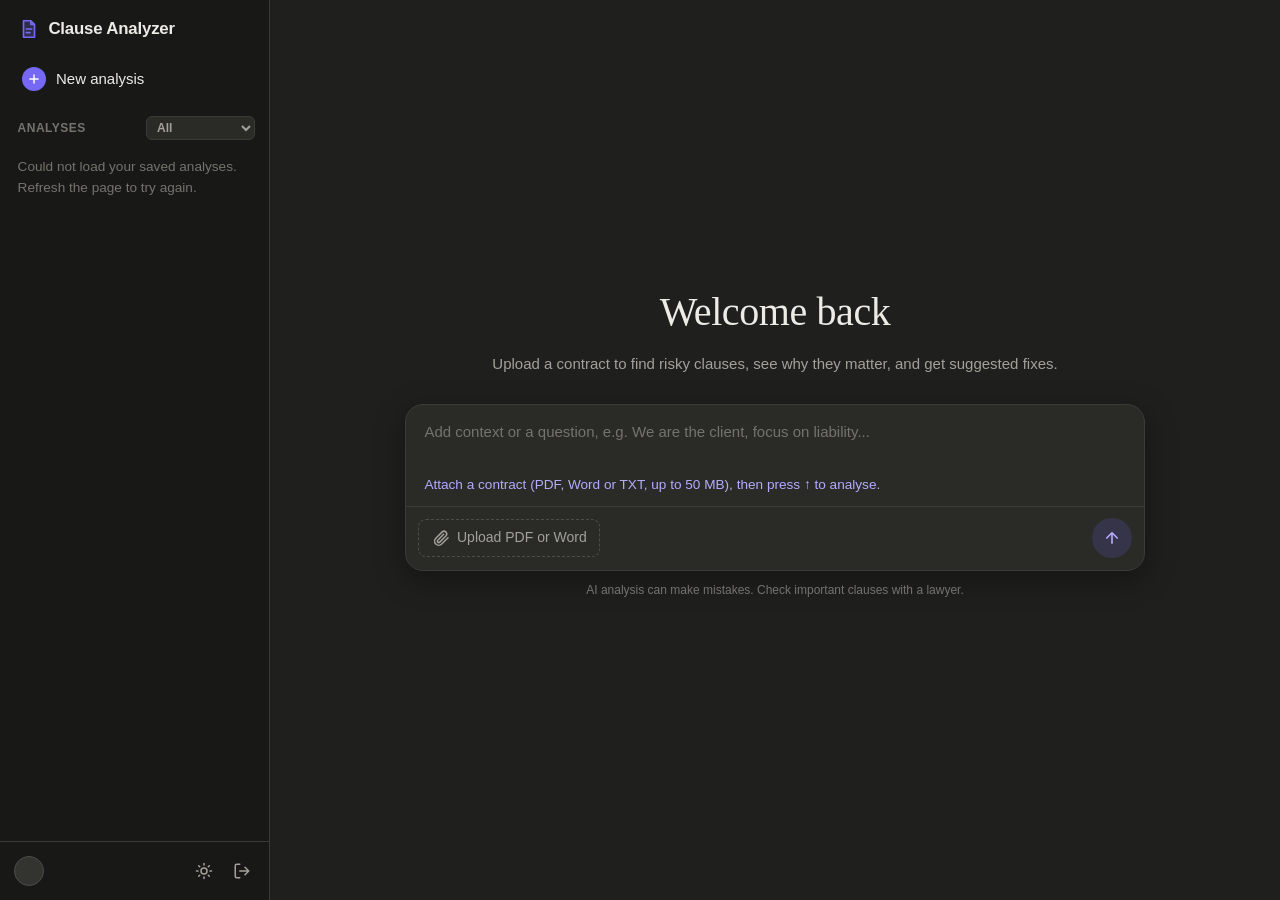
==== commit be327636: "chore: resolve previous conflicts that were not flagged out" ====
--- a/production/io-layer/index.html
+++ b/production/io-layer/index.html
@@ -1,102 +1,4 @@
 <!DOCTYPE html>
-<<<<<<< HEAD
-<html lang="en">
-<head>
-    <meta charset="UTF-8">
-    <meta name="viewport" content="width=device-width, initial-scale=1.0">
-    <title>Contract Clause Analyzer</title>
-    <link rel="stylesheet" href="styles.css">
-</head>
-<body>
-    <div class="container">
-        <header>
-            <h1>📄 Contract Clause Analyzer</h1>
-            <p class="subtitle">AI-powered contract analysis with case law references</p>
-        </header>
-
-        <main>
-            <!-- Input Section -->
-            <section class="input-section">
-                <h2>Upload Contract & Provide Context</h2>
-                
-                <div class="form-group">
-                    <label for="context-text">Additional Context (Optional)</label>
-                    <textarea 
-                        id="context-text" 
-                        placeholder="Describe any specific concerns, industry context, or areas of focus for the analysis..."
-                        rows="4"
-                    ></textarea>
-                </div>
-
-                <div class="form-group">
-                    <label>Contract File</label>
-                    <div class="drop-zone" id="drop-zone">
-                        <div class="drop-zone-content">
-                            <span class="drop-icon">📁</span>
-                            <p>Drag & drop your contract file here</p>
-                            <p class="supported-formats">Supported: PDF, DOCX, DOC, TXT, RTF</p>
-                            <button type="button" class="browse-btn" onclick="document.getElementById('file-input').click()">
-                                Browse Files
-                            </button>
-                        </div>
-                        <input type="file" id="file-input" accept=".pdf,.docx,.doc,.txt,.rtf" hidden>
-                    </div>
-                    <div id="file-info" class="file-info" style="display: none;">
-                        <span class="file-name"></span>
-                        <button class="remove-file" onclick="removeFile()">✕</button>
-                    </div>
-                </div>
-
-                <button id="analyze-btn" class="analyze-btn" disabled>
-                    🔍 Analyze Contract
-                </button>
-            </section>
-
-            <!-- Loading State -->
-            <section id="loading-section" class="loading-section" style="display: none;">
-                <div class="spinner"></div>
-                <h3>Analyzing Contract...</h3>
-                <p id="loading-status">Extracting text from document</p>
-                <div class="progress-bar">
-                    <div class="progress-fill" id="progress-fill"></div>
-                </div>
-            </section>
-
-            <!-- Output Section -->
-            <section id="output-section" class="output-section" style="display: none;">
-                <div class="output-header">
-                    <h2>Analysis Results</h2>
-                    <div class="summary-stats">
-                        <span class="stat high-risk">🔴 High Risk: <strong id="high-count">0</strong></span>
-                        <span class="stat medium-risk">🟡 Medium Risk: <strong id="medium-count">0</strong></span>
-                        <span class="stat low-risk">🟢 Low Risk: <strong id="low-count">0</strong></span>
-                    </div>
-                </div>
-
-                <div id="clauses-container" class="clauses-container">
-                    <!-- Flagged clauses will be injected here -->
-                </div>
-
-                <div class="output-actions">
-                    <button onclick="exportReport('markdown')" class="export-btn">📥 Export as Markdown</button>
-                    <button onclick="exportReport('json')" class="export-btn">📥 Export as JSON</button>
-                    <button onclick="resetForm()" class="reset-btn">🔄 New Analysis</button>
-                </div>
-            </section>
-
-            <!-- Error Section -->
-            <section id="error-section" class="error-section" style="display: none;">
-                <div class="error-content">
-                    <span class="error-icon">⚠️</span>
-                    <h3>Analysis Failed</h3>
-                    <p id="error-message"></p>
-                    <button onclick="resetForm()" class="retry-btn">Try Again</button>
-                </div>
-            </section>
-        </main>
-    </div>
-
-=======
 <html lang="en" data-theme="dark">
 <head>
     <meta charset="UTF-8">
@@ -221,7 +123,6 @@
         </div>
     </dialog>
 
->>>>>>> frontend-data
     <script src="app.js"></script>
 </body>
-</html>
+</html>
--- a/production/io-layer/styles.css
+++ b/production/io-layer/styles.css
@@ -1,6 +1,3 @@
-<<<<<<< HEAD
-* {
-=======
 /* Contract Clause Analyzer - shared styles for the login and main pages.
    Dark theme by default; [data-theme="light"] on <html> switches the colour tokens. */
 
@@ -62,197 +59,11 @@
 *,
 *::before,
 *::after {
->>>>>>> frontend-data
     margin: 0;
     padding: 0;
     box-sizing: border-box;
 }
 
-<<<<<<< HEAD
-body {
-    font-family: -apple-system, BlinkMacSystemFont, 'Segoe UI', Roboto, Oxygen, Ubuntu, Cantarell, sans-serif;
-    background: linear-gradient(135deg, #667eea 0%, #764ba2 100%);
-    min-height: 100vh;
-    color: #333;
-    line-height: 1.6;
-}
-
-.container {
-    max-width: 1200px;
-    margin: 0 auto;
-    padding: 2rem;
-}
-
-header {
-    text-align: center;
-    margin-bottom: 3rem;
-    color: white;
-}
-
-header h1 {
-    font-size: 2.5rem;
-    margin-bottom: 0.5rem;
-    text-shadow: 2px 2px 4px rgba(0,0,0,0.2);
-}
-
-.subtitle {
-    font-size: 1.1rem;
-    opacity: 0.9;
-}
-
-main {
-    background: white;
-    border-radius: 16px;
-    padding: 2.5rem;
-    box-shadow: 0 20px 60px rgba(0,0,0,0.15);
-}
-
-h2 {
-    color: #2d3748;
-    margin-bottom: 1.5rem;
-    font-size: 1.5rem;
-}
-
-.form-group {
-    margin-bottom: 1.5rem;
-}
-
-label {
-    display: block;
-    margin-bottom: 0.5rem;
-    font-weight: 600;
-    color: #4a5568;
-}
-
-textarea {
-    width: 100%;
-    padding: 1rem;
-    border: 2px solid #e2e8f0;
-    border-radius: 8px;
-    font-size: 1rem;
-    font-family: inherit;
-    resize: vertical;
-    transition: border-color 0.2s;
-}
-
-textarea:focus {
-    outline: none;
-    border-color: #667eea;
-}
-
-.drop-zone {
-    border: 3px dashed #cbd5e0;
-    border-radius: 12px;
-    padding: 3rem 2rem;
-    text-align: center;
-    cursor: pointer;
-    transition: all 0.3s ease;
-    background: #f7fafc;
-}
-
-.drop-zone:hover,
-.drop-zone.drag-over {
-    border-color: #667eea;
-    background: #ebf4ff;
-    transform: scale(1.01);
-}
-
-.drop-icon {
-    font-size: 3rem;
-    display: block;
-    margin-bottom: 1rem;
-}
-
-.supported-formats {
-    font-size: 0.85rem;
-    color: #718096;
-    margin-top: 0.5rem;
-}
-
-.browse-btn {
-    margin-top: 1rem;
-    padding: 0.6rem 1.5rem;
-    background: #667eea;
-    color: white;
-    border: none;
-    border-radius: 6px;
-    font-size: 0.95rem;
-    cursor: pointer;
-    transition: background 0.2s;
-}
-
-.browse-btn:hover {
-    background: #5a67d8;
-}
-
-.file-info {
-    display: flex;
-    align-items: center;
-    justify-content: space-between;
-    padding: 0.8rem 1rem;
-    background: #ebf8ff;
-    border: 2px solid #667eea;
-    border-radius: 8px;
-    margin-top: 0.5rem;
-}
-
-.file-name {
-    font-weight: 600;
-    color: #2d3748;
-}
-
-.remove-file {
-    background: none;
-    border: none;
-    color: #e53e3e;
-    font-size: 1.2rem;
-    cursor: pointer;
-    padding: 0.2rem 0.5rem;
-    border-radius: 4px;
-}
-
-.remove-file:hover {
-    background: #fed7d7;
-}
-
-.analyze-btn {
-    width: 100%;
-    padding: 1rem;
-    background: linear-gradient(135deg, #667eea 0%, #764ba2 100%);
-    color: white;
-    border: none;
-    border-radius: 8px;
-    font-size: 1.1rem;
-    font-weight: 600;
-    cursor: pointer;
-    transition: all 0.3s;
-    margin-top: 1rem;
-}
-
-.analyze-btn:hover:not(:disabled) {
-    transform: translateY(-2px);
-    box-shadow: 0 10px 25px rgba(102, 126, 234, 0.4);
-}
-
-.analyze-btn:disabled {
-    opacity: 0.5;
-    cursor: not-allowed;
-}
-
-.loading-section {
-    text-align: center;
-    padding: 3rem;
-}
-
-.spinner {
-    width: 60px;
-    height: 60px;
-    border: 4px solid #e2e8f0;
-    border-top-color: #667eea;
-    border-radius: 50%;
-    animation: spin 1s linear infinite;
-    margin: 0 auto 1.5rem;
-=======
 html,
 body {
     height: 100%;
@@ -1055,145 +866,12 @@
     border-top-color: var(--accent);
     border-radius: 50%;
     animation: spin 0.8s linear infinite;
->>>>>>> frontend-data
 }
 
 @keyframes spin {
     to { transform: rotate(360deg); }
 }
 
-<<<<<<< HEAD
-.progress-bar {
-    width: 100%;
-    max-width: 400px;
-    height: 8px;
-    background: #e2e8f0;
-    border-radius: 4px;
-    margin: 1.5rem auto 0;
-    overflow: hidden;
-}
-
-.progress-fill {
-    height: 100%;
-    background: linear-gradient(90deg, #667eea, #764ba2);
-    width: 0%;
-    transition: width 0.3s ease;
-}
-
-.output-header {
-    display: flex;
-    justify-content: space-between;
-    align-items: center;
-    margin-bottom: 2rem;
-    flex-wrap: wrap;
-    gap: 1rem;
-}
-
-.summary-stats {
-    display: flex;
-    gap: 1.5rem;
-    flex-wrap: wrap;
-}
-
-.stat {
-    padding: 0.5rem 1rem;
-    border-radius: 6px;
-    font-size: 0.9rem;
-}
-
-.stat.high-risk { background: #fed7d7; color: #c53030; }
-.stat.medium-risk { background: #fefcbf; color: #b7791f; }
-.stat.low-risk { background: #c6f6d5; color: #276749; }
-
-.clauses-container {
-    display: grid;
-    gap: 1.5rem;
-}
-
-.clause-card {
-    border: 2px solid #e2e8f0;
-    border-radius: 12px;
-    padding: 1.5rem;
-    transition: all 0.3s;
-}
-
-.clause-card:hover {
-    box-shadow: 0 8px 25px rgba(0,0,0,0.1);
-    transform: translateY(-2px);
-}
-
-.clause-card.high { border-left: 5px solid #e53e3e; }
-.clause-card.medium { border-left: 5px solid #d69e2e; }
-.clause-card.low { border-left: 5px solid #38a169; }
-
-.clause-header {
-    display: flex;
-    justify-content: space-between;
-    align-items: center;
-    margin-bottom: 1rem;
-}
-
-.clause-type {
-    font-size: 1.2rem;
-    font-weight: 700;
-    color: #2d3748;
-}
-
-.risk-badge {
-    padding: 0.3rem 0.8rem;
-    border-radius: 20px;
-    font-size: 0.8rem;
-    font-weight: 600;
-    text-transform: uppercase;
-}
-
-.risk-badge.high { background: #fed7d7; color: #c53030; }
-.risk-badge.medium { background: #fefcbf; color: #b7791f; }
-.risk-badge.low { background: #c6f6d5; color: #276749; }
-
-.clause-text {
-    background: #f7fafc;
-    padding: 1rem;
-    border-radius: 8px;
-    margin: 1rem 0;
-    font-style: italic;
-    color: #4a5568;
-    border-left: 3px solid #cbd5e0;
-}
-
-.workaround {
-    background: #ebf8ff;
-    padding: 1rem;
-    border-radius: 8px;
-    margin: 1rem 0;
-}
-
-.workaround h4 {
-    color: #2b6cb0;
-    margin-bottom: 0.5rem;
-}
-
-.references {
-    margin-top: 1rem;
-}
-
-.references h4 {
-    color: #4a5568;
-    margin-bottom: 0.8rem;
-}
-
-.reference-item {
-    padding: 0.8rem;
-    background: #f7fafc;
-    border-radius: 6px;
-    margin-bottom: 0.5rem;
-}
-
-.reference-item a {
-    color: #667eea;
-    text-decoration: none;
-    font-weight: 600;
-=======
 .thinking-note {
     margin-top: 0.4rem;
     font-size: 0.8rem;
@@ -1354,104 +1032,12 @@
     font-weight: 500;
     text-decoration: none;
     overflow-wrap: anywhere;
->>>>>>> frontend-data
 }
 
 .reference-item a:hover {
     text-decoration: underline;
 }
 
-<<<<<<< HEAD
-.reference-summary {
-    font-size: 0.9rem;
-    color: #718096;
-    margin-top: 0.3rem;
-}
-
-.output-actions {
-    display: flex;
-    gap: 1rem;
-    margin-top: 2rem;
-    flex-wrap: wrap;
-}
-
-.export-btn,
-.reset-btn,
-.retry-btn {
-    padding: 0.8rem 1.5rem;
-    border: none;
-    border-radius: 8px;
-    font-size: 0.95rem;
-    font-weight: 600;
-    cursor: pointer;
-    transition: all 0.2s;
-}
-
-.export-btn {
-    background: #667eea;
-    color: white;
-}
-
-.export-btn:hover {
-    background: #5a67d8;
-}
-
-.reset-btn,
-.retry-btn {
-    background: #e2e8f0;
-    color: #4a5568;
-}
-
-.reset-btn:hover,
-.retry-btn:hover {
-    background: #cbd5e0;
-}
-
-.error-section {
-    text-align: center;
-    padding: 3rem;
-}
-
-.error-content {
-    background: #fff5f5;
-    border: 2px solid #fc8181;
-    border-radius: 12px;
-    padding: 2rem;
-}
-
-.error-icon {
-    font-size: 3rem;
-    display: block;
-    margin-bottom: 1rem;
-}
-
-.error-content h3 {
-    color: #c53030;
-    margin-bottom: 1rem;
-}
-
-@media (max-width: 768px) {
-    .container {
-        padding: 1rem;
-    }
-    
-    header h1 {
-        font-size: 1.8rem;
-    }
-    
-    main {
-        padding: 1.5rem;
-    }
-    
-    .output-header {
-        flex-direction: column;
-        align-items: flex-start;
-    }
-    
-    .summary-stats {
-        width: 100%;
-        justify-content: space-between;
-=======
 .reference-title {
     font-weight: 500;
 }
@@ -1629,6 +1215,5 @@
     *::after {
         animation-duration: 0.01ms !important;
         transition-duration: 0.01ms !important;
->>>>>>> frontend-data
     }
-}
+}
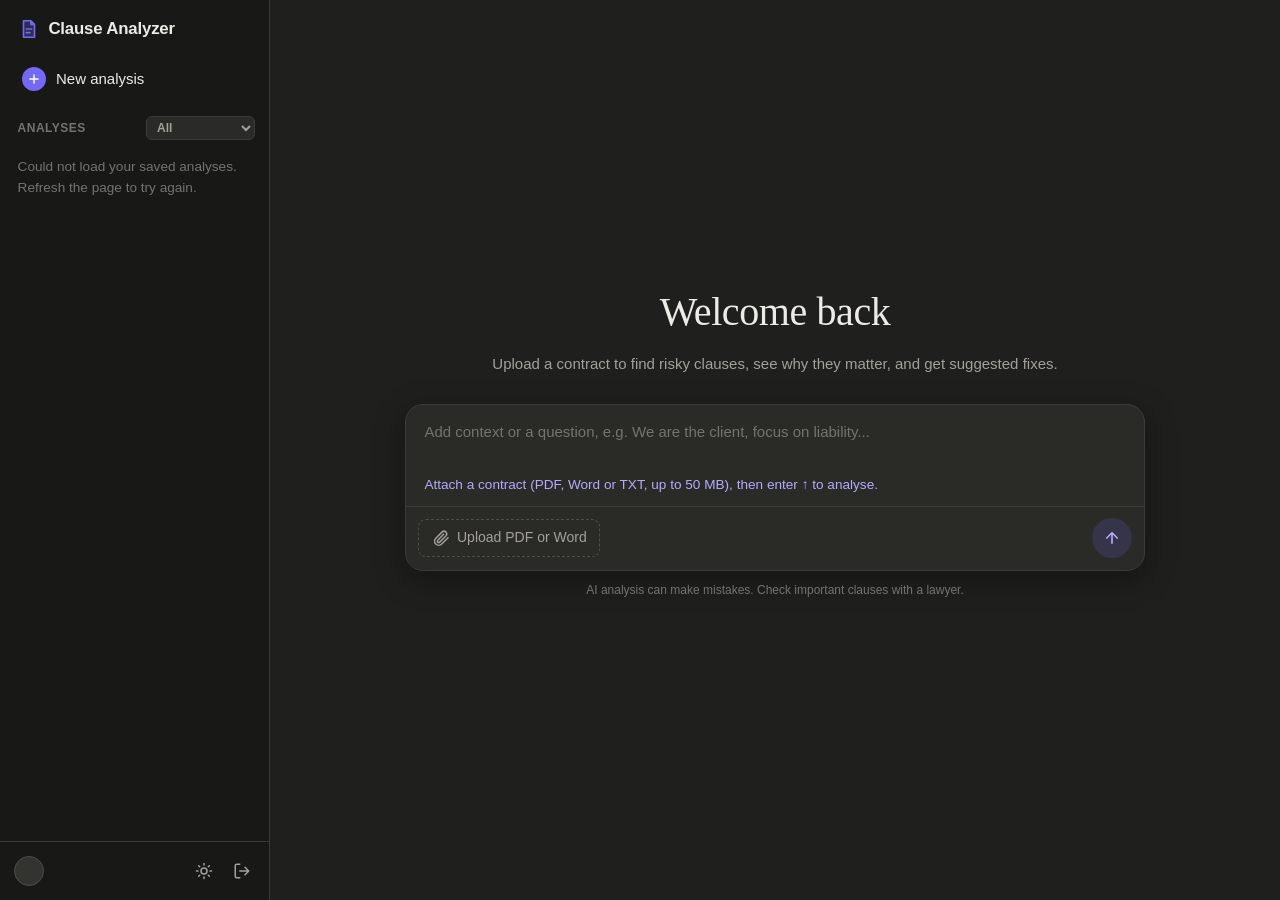
==== commit 1dafaaed: "feat(auth): seed admin account from .env on startup" ====
--- a/production/io-layer/index.html
+++ b/production/io-layer/index.html
@@ -86,7 +86,7 @@
                         <label for="context-text" class="visually-hidden">Context or question for the analysis</label>
                         <textarea id="context-text" rows="2" maxlength="2000"
                                   placeholder="Add context or a question, e.g. We are the client, focus on liability..."></textarea>
-                        <p class="composer-hint" id="composer-hint">Attach a contract (PDF, Word or TXT, up to 50 MB), then press ↑ to analyse.</p>
+                        <p class="composer-hint" id="composer-hint">Attach a contract (PDF, Word or TXT, up to 50 MB), then enter ↑ to analyse.</p>
                         <div class="composer-bar">
                             <button type="button" id="attach-btn" class="attach-btn">
                                 <svg class="icon" viewBox="0 0 24 24" fill="none" stroke="currentColor" stroke-width="2" stroke-linecap="round" stroke-linejoin="round" aria-hidden="true"><path d="M21.4 11.6l-8.5 8.5a5.5 5.5 0 0 1-7.8-7.8l8.5-8.5a3.7 3.7 0 0 1 5.2 5.2l-8.5 8.5a1.8 1.8 0 0 1-2.6-2.6l7.8-7.8"/></svg>
